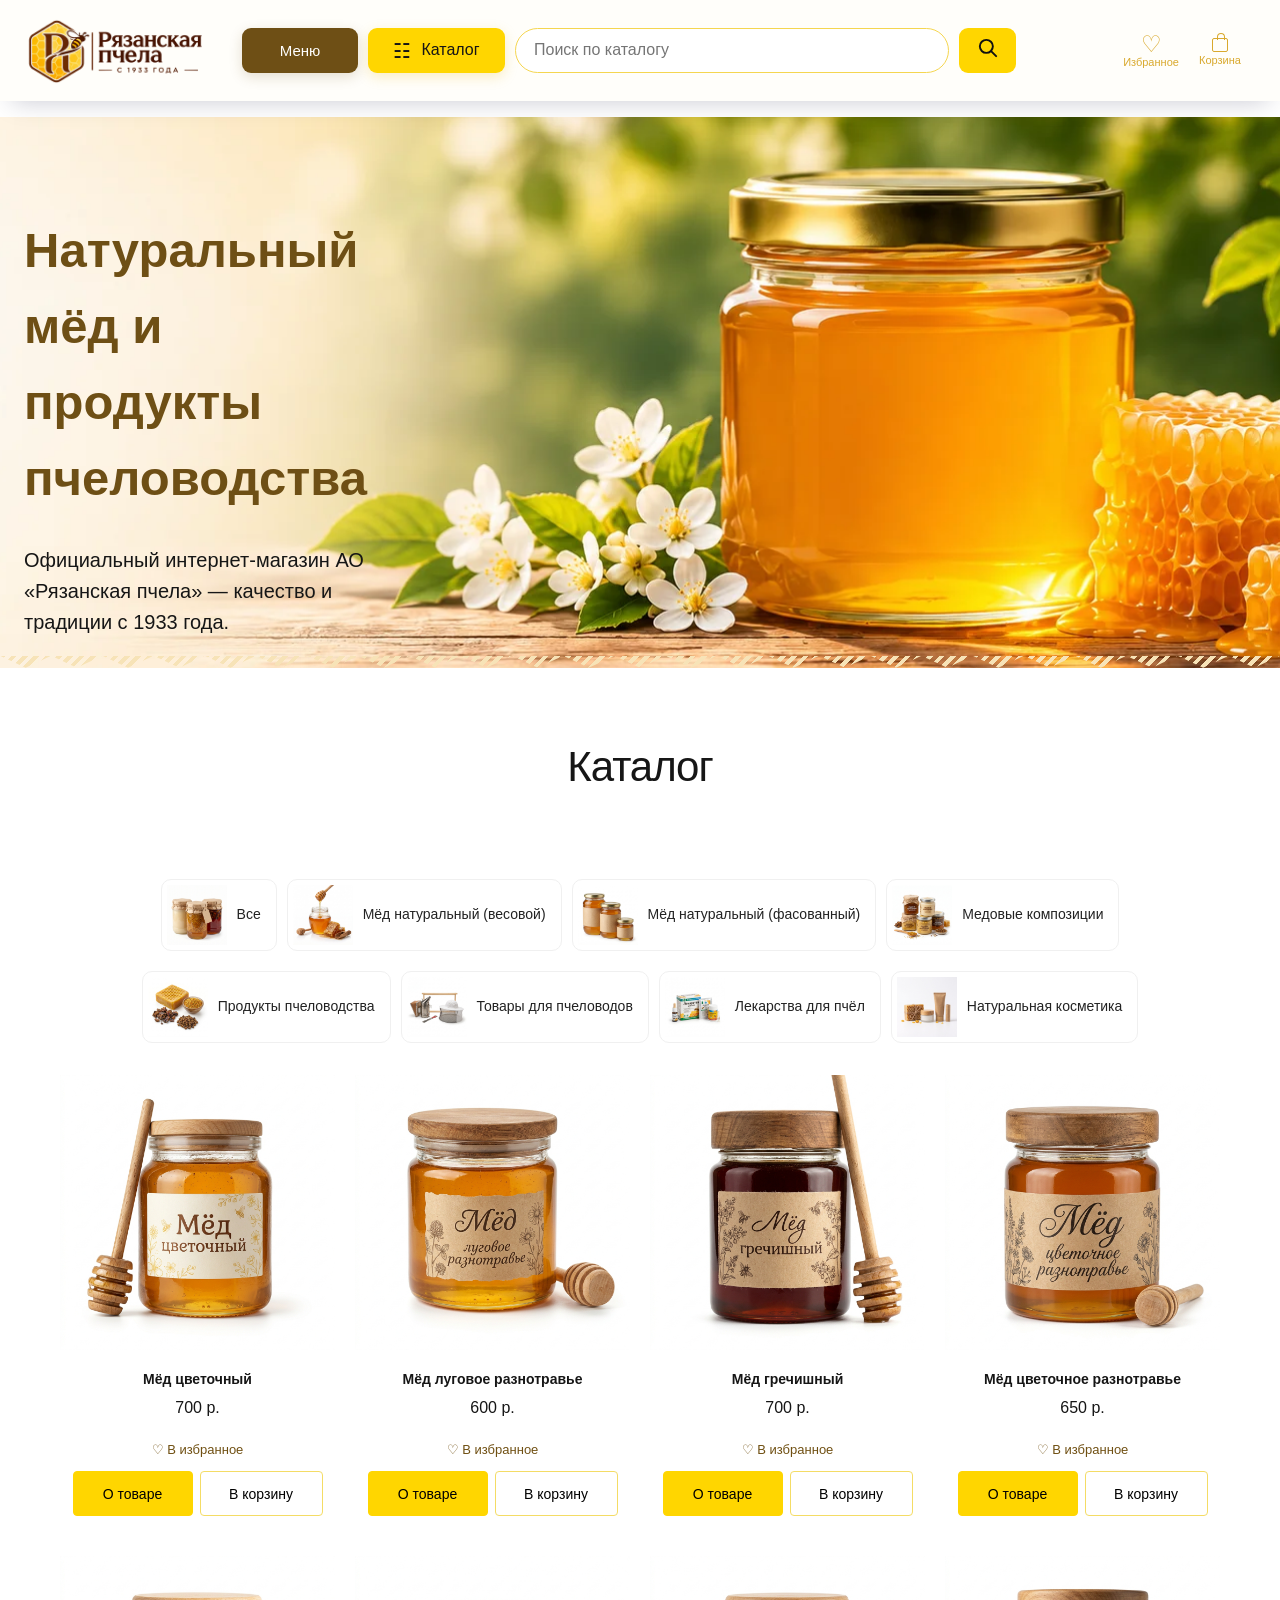
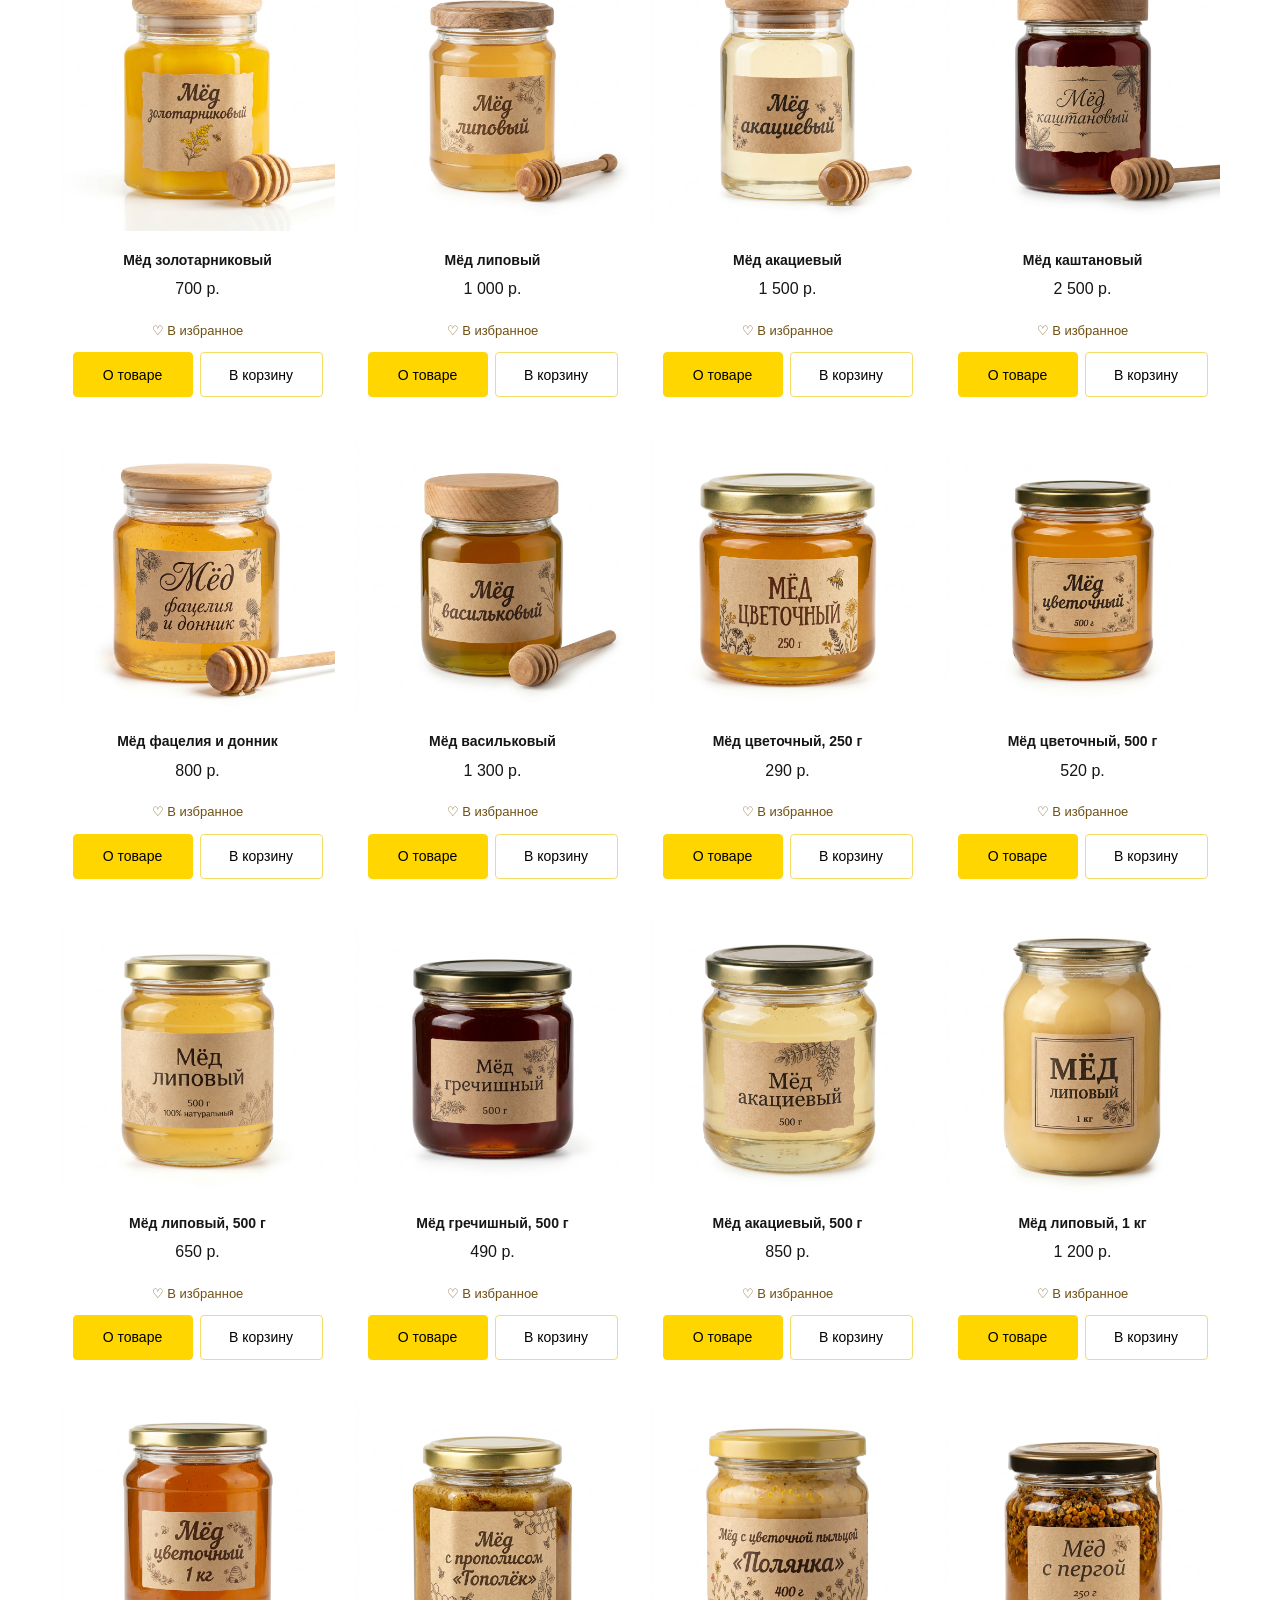
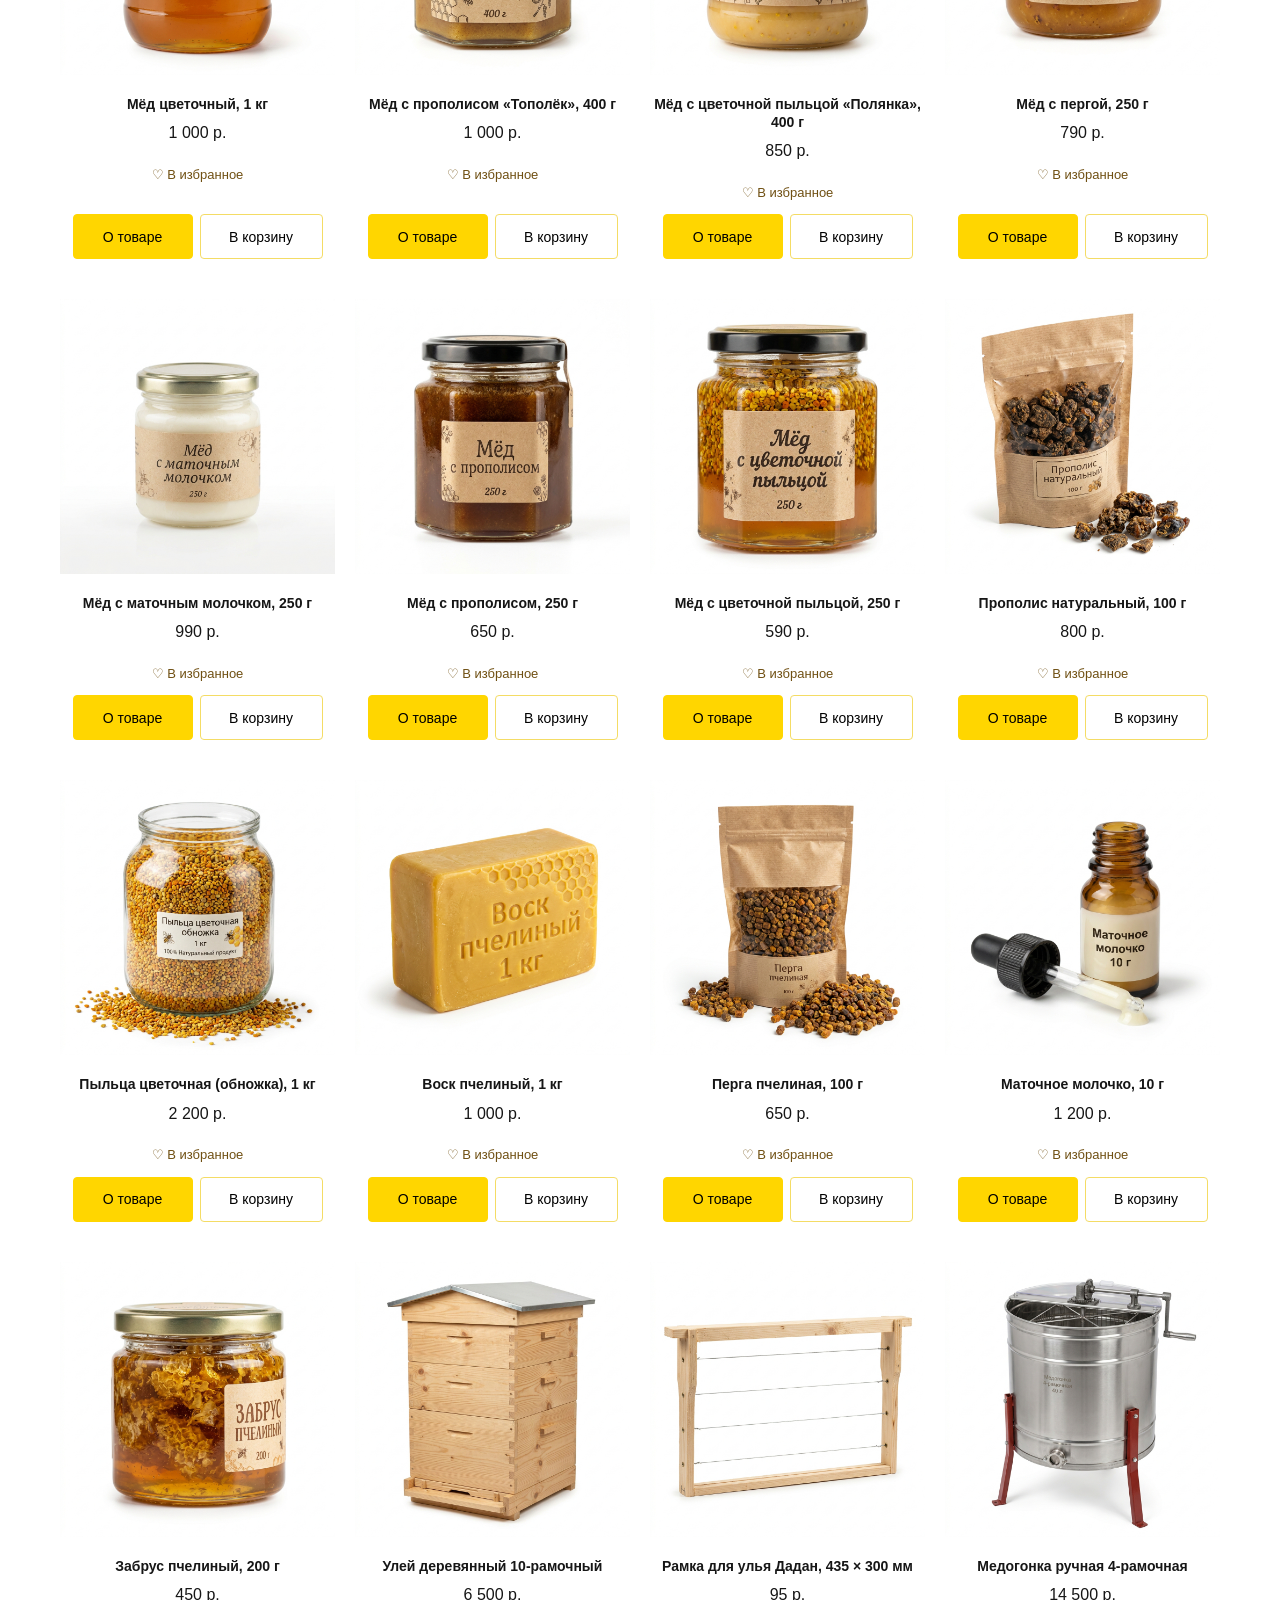
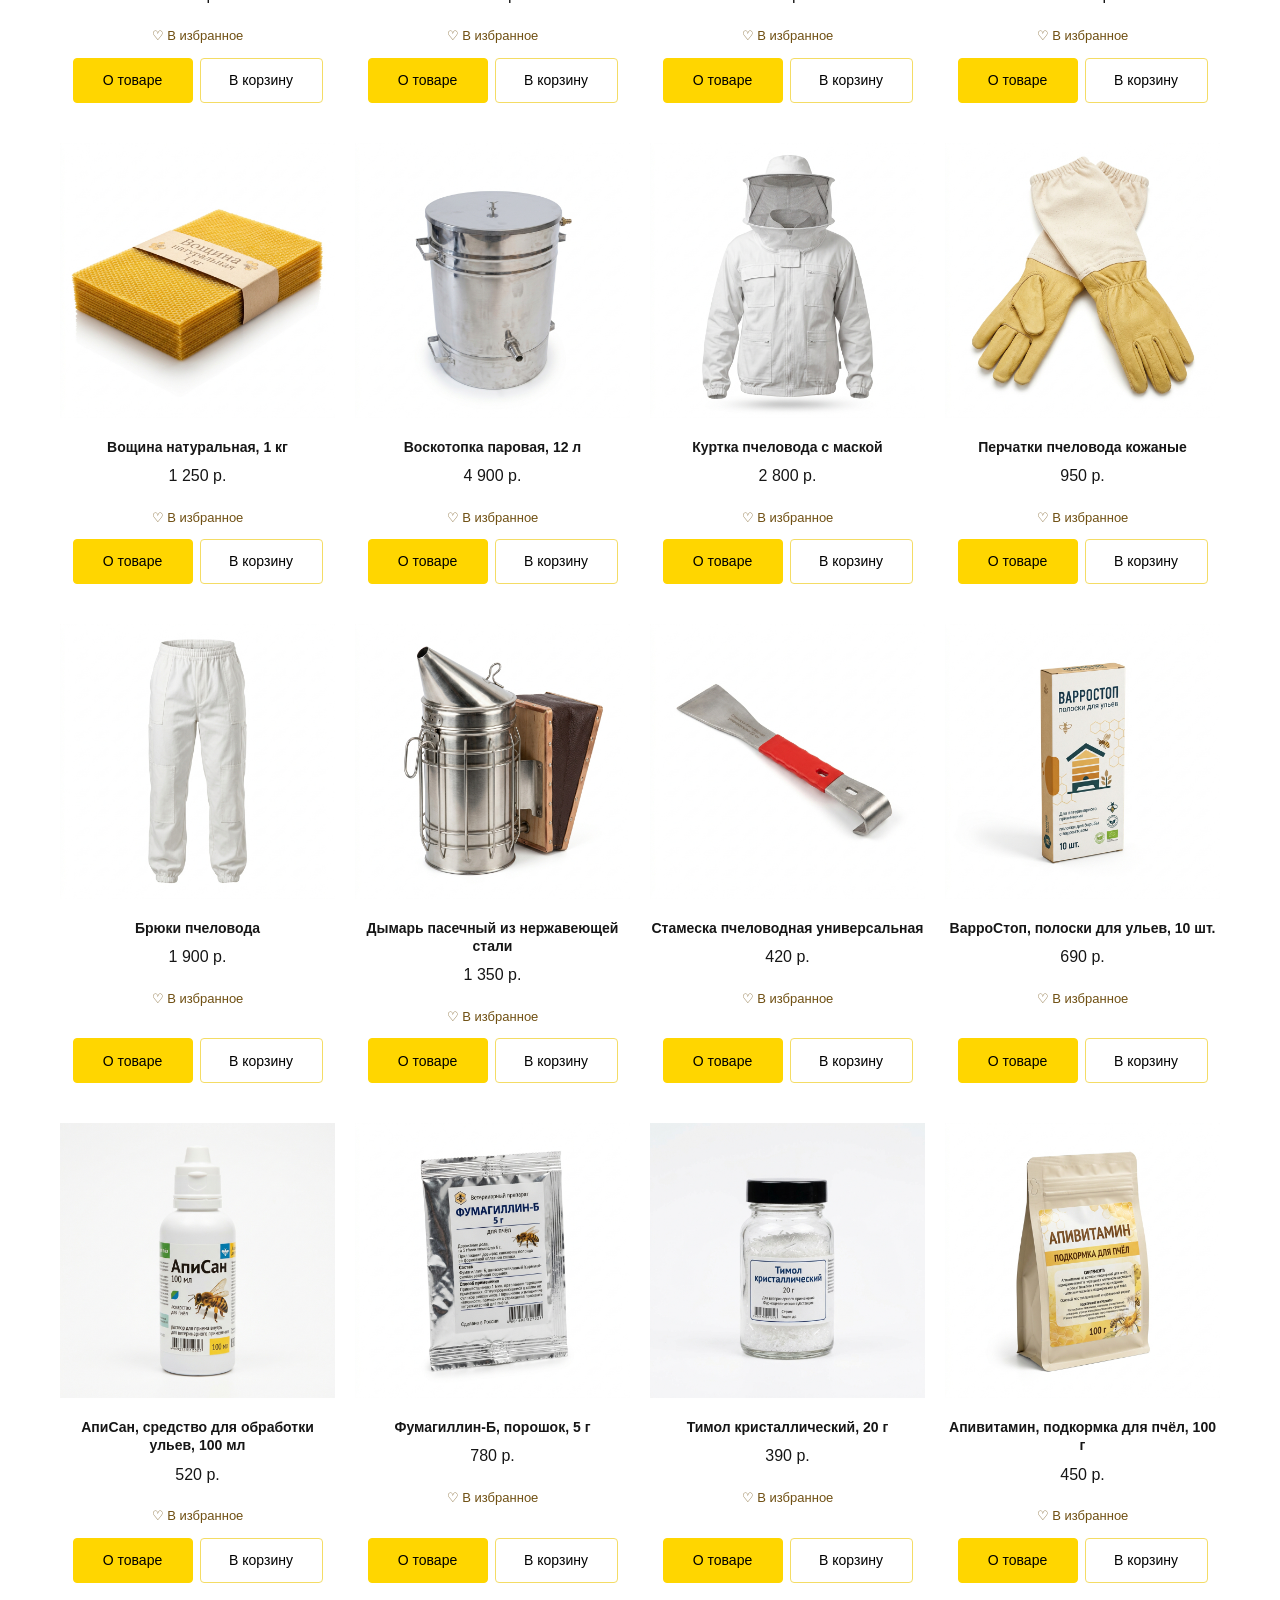
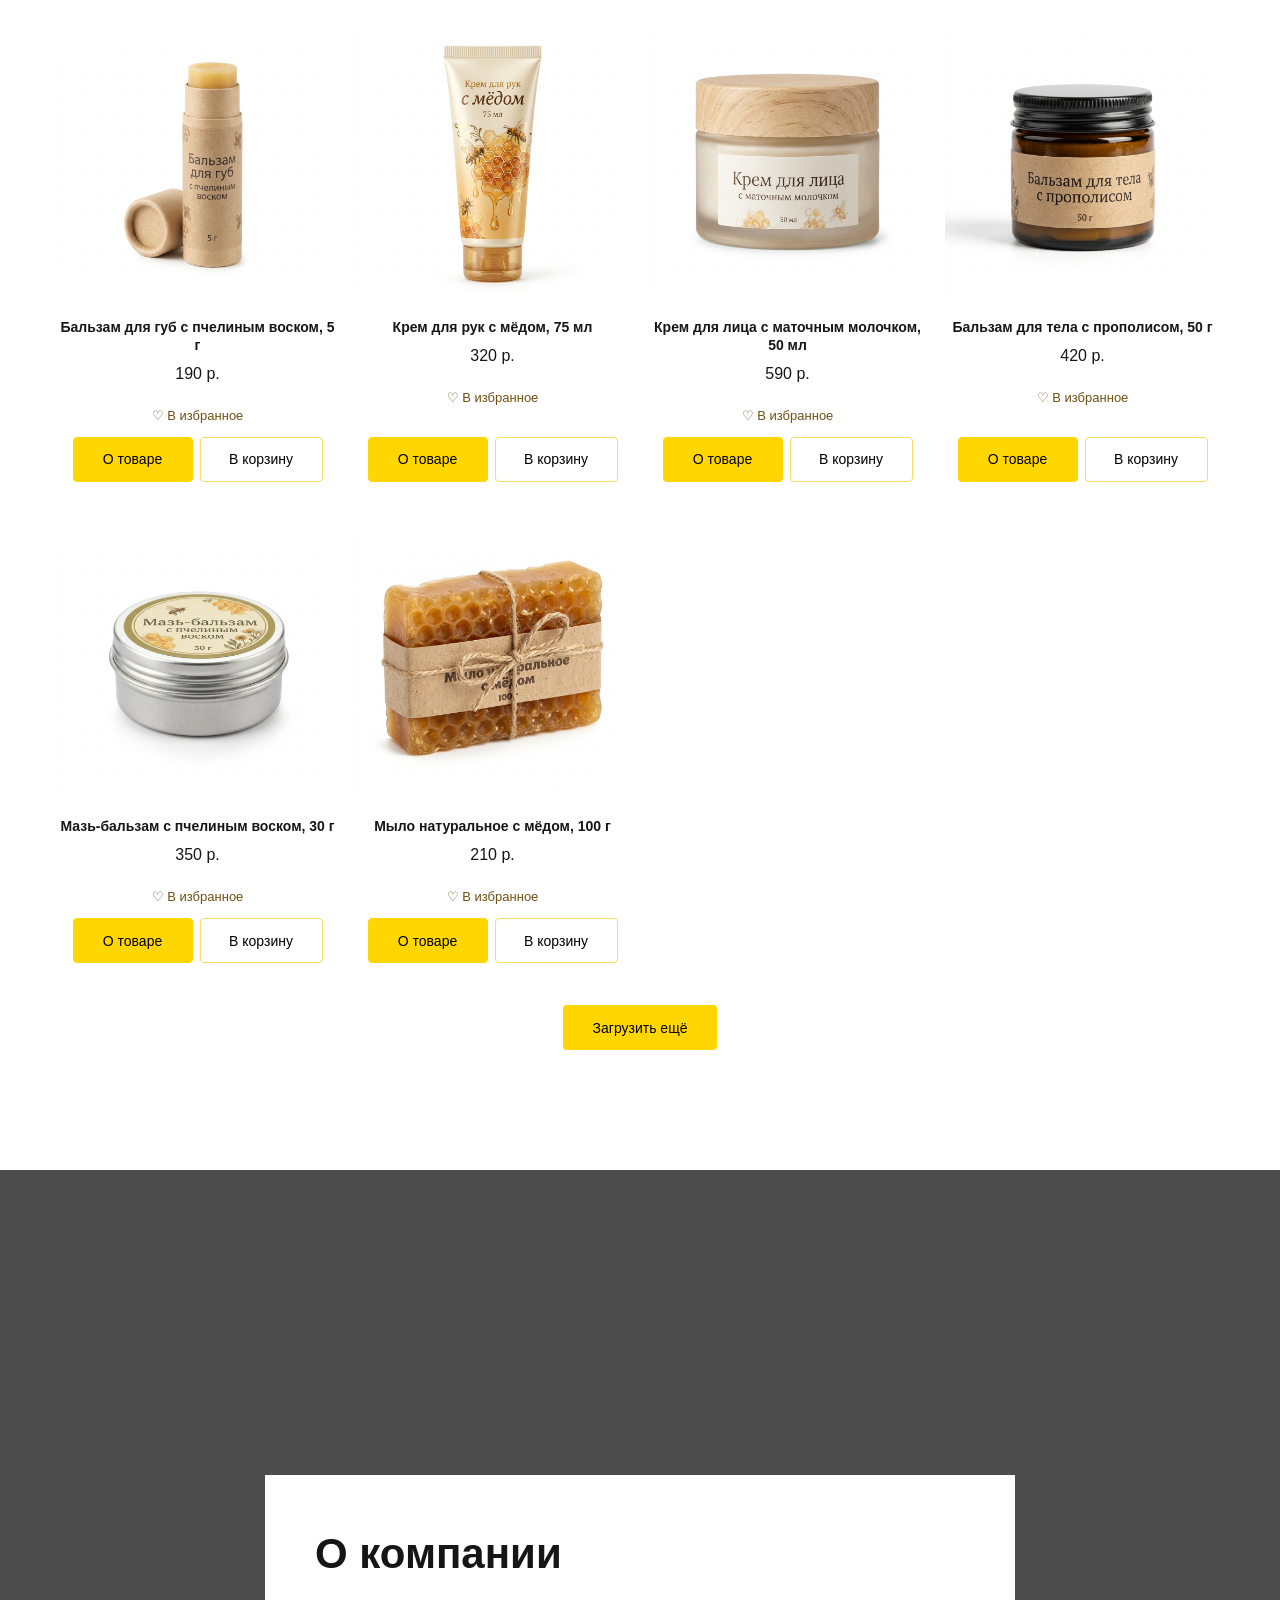
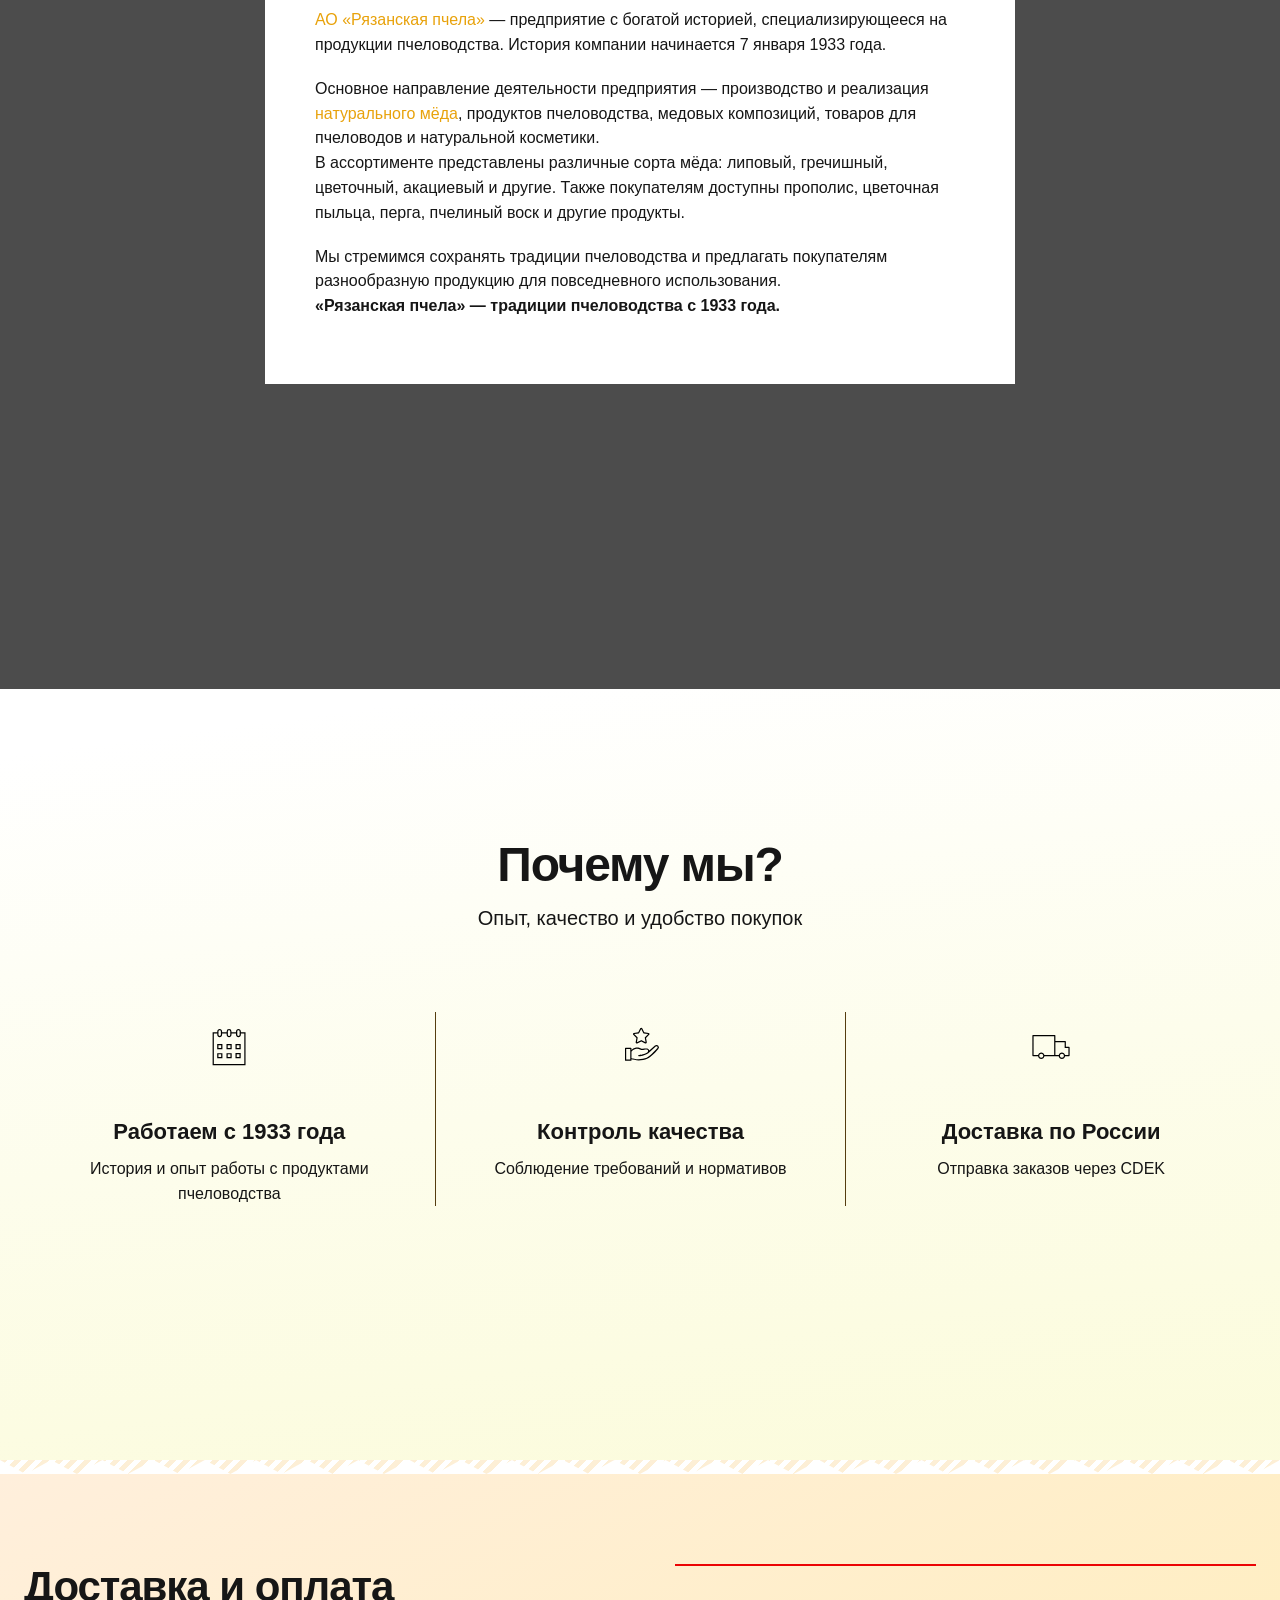
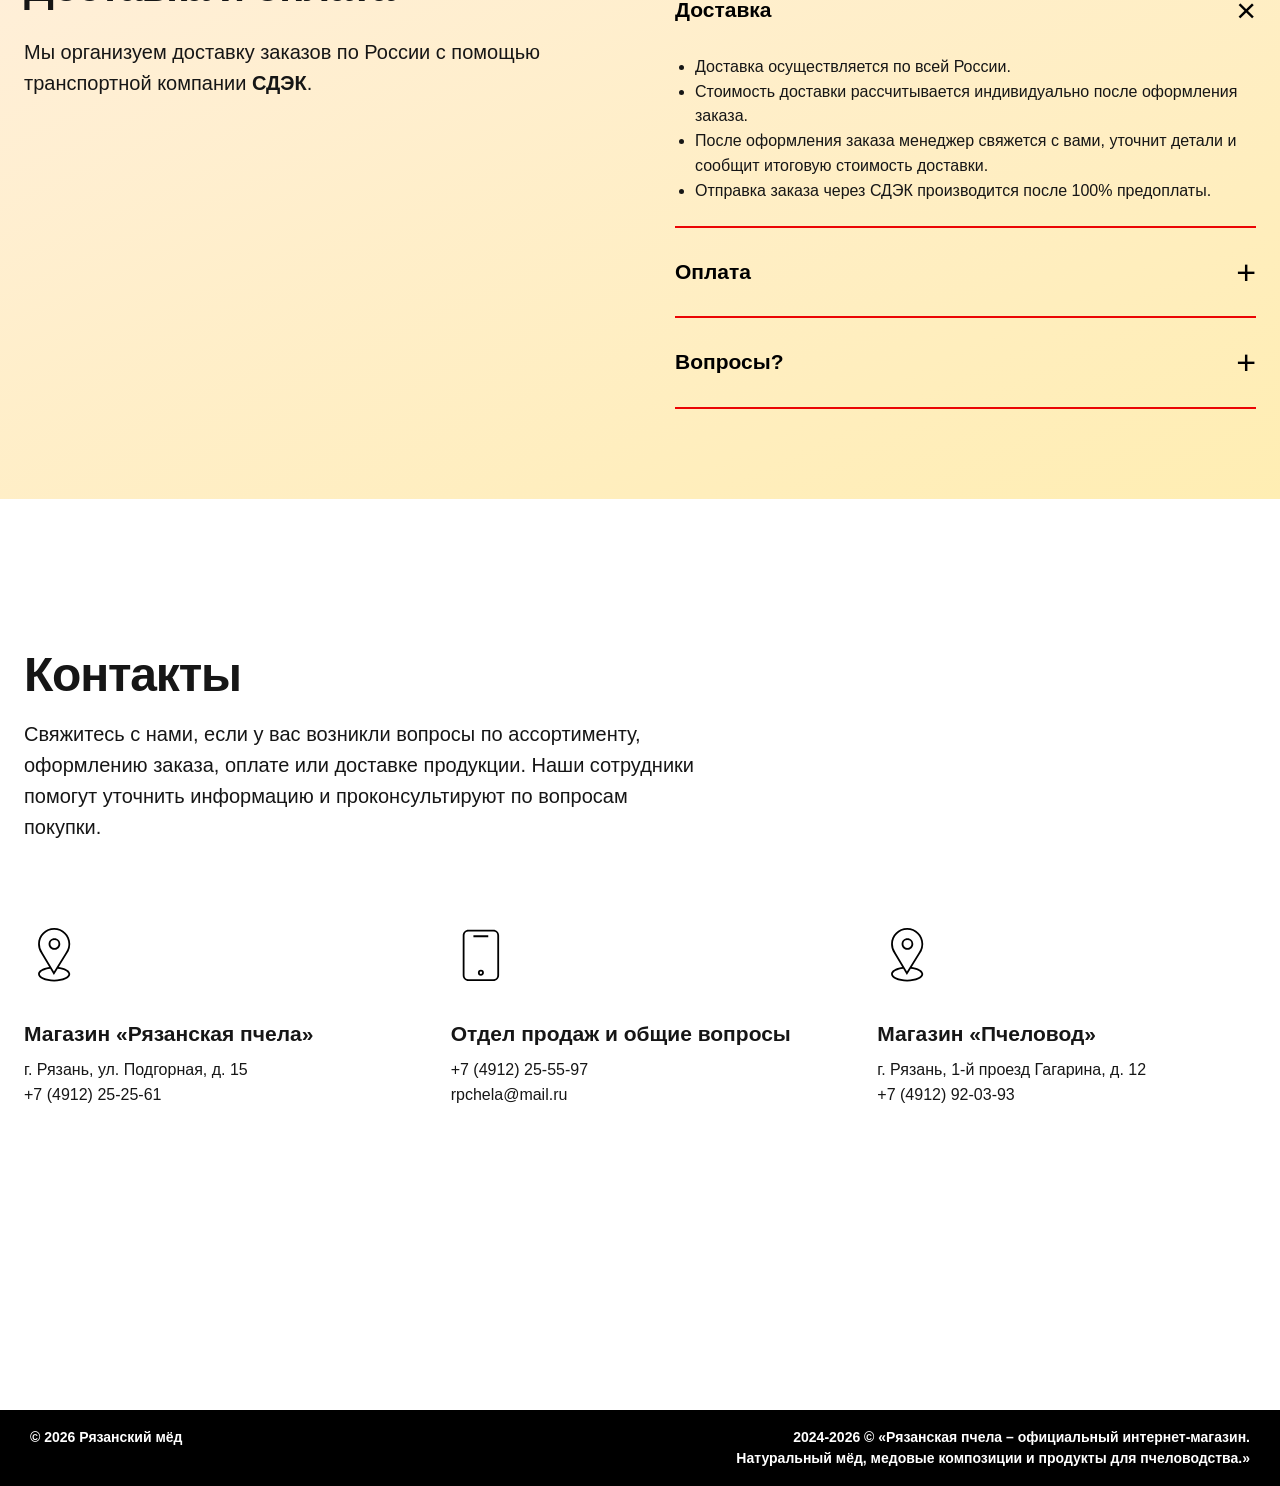
==== catalog.html @ b7e227d1 "Publish Ryazansky honey website" ====
<!doctype html>
<html lang="ru"><head><meta charset="utf-8"><meta name="viewport" content="width=device-width,initial-scale=1"><meta name="description" content="Каталог продукции АО «Рязанская пчела»."><title>Каталог — Рязанская пчела</title><link rel="stylesheet" href="css/style.css"></head>
<body>
<header class="site-header"><div class="container header-top"><a class="brand" href="index.html" aria-label="На главную"><img src="assets/images/logo.png" alt="Рязанская пчела"></a><form class="search" role="search"><button class="menu-button menu-action" type="button" aria-label="Навигационное меню" aria-expanded="false">Меню</button><button class="catalog-trigger" type="button" data-catalog-menu-toggle aria-expanded="false"><span class="catalog-glyph" aria-hidden="true">☷</span>Каталог</button><input type="search" placeholder="Поиск по каталогу" aria-label="Поиск по каталогу"><button class="search-submit" type="submit" aria-label="Найти"><svg class="search-icon" viewBox="0 0 24 24" aria-hidden="true"><circle cx="10.8" cy="10.8" r="6.8"/><path d="m16 16 5 5"/></svg></button><div class="catalog-dropdown" data-catalog-dropdown hidden><a href="catalog.html?category=all#products">Все товары</a><a href="catalog.html?category=weight#products">Мёд натуральный (весовой)</a><a href="catalog.html?category=packed#products">Мёд натуральный (фасованный)</a><a href="catalog.html?category=compositions#products">Медовые композиции</a><a href="catalog.html?category=bee-products#products">Продукты пчеловодства</a><a href="catalog.html?category=beekeeping#products">Товары для пчеловодов</a><a href="catalog.html?category=bee-medicine#products">Лекарства для пчёл</a><a href="catalog.html?category=cosmetics#products">Натуральная косметика</a></div></form><div class="header-actions"><button class="icon-button" type="button" aria-label="Избранное" data-wishlist-open aria-haspopup="dialog"><span class="favorite-counter"></span><span class="header-icon" aria-hidden="true">♡</span><span class="icon-caption">Избранное</span></button><button class="icon-button" type="button" aria-label="Корзина" data-cart-open aria-haspopup="dialog"><span class="header-icon" aria-hidden="true">♧</span><span class="cart-counter"></span><span class="icon-caption">Корзина</span></button></div></div><nav class="main-menu" aria-label="Основная навигация" hidden><ul><li><a href="index.html">Главная</a></li><li><a href="catalog.html" aria-current="page">Каталог</a></li><li><a href="index.html#about">О компании</a></li><li><a href="index.html#delivery">Доставка и оплата</a></li><li><a href="documents.html">Документы</a></li></ul></nav></header>
<div class="section-spacer" aria-hidden="true"></div>
<main>
<section class="hero"><div class="container hero-content"><h1>Натуральный мёд и продукты пчеловодства</h1><p>Официальный интернет-магазин АО «Рязанская пчела» — качество и традиции с 1933 года.</p></div></section>
<section class="catalog-page" id="products"><div class="container"><h1 class="section-heading">Каталог</h1><div class="category-grid" aria-label="Категории каталога"><a class="category-tile" href="catalog.html?category=all#products" data-catalog-filter="all"><img src="assets/categories/all.jpg" alt=""><span>Все</span></a><a class="category-tile" href="catalog.html?category=weight#products" data-catalog-filter="weight"><img src="assets/categories/honey-weight.jpg" alt=""><span>Мёд натуральный (весовой)</span></a><a class="category-tile" href="catalog.html?category=packed#products" data-catalog-filter="packed"><img src="assets/categories/honey-packed.jpg" alt=""><span>Мёд натуральный (фасованный)</span></a><a class="category-tile" href="catalog.html?category=compositions#products" data-catalog-filter="compositions"><img src="assets/categories/compositions.jpg" alt=""><span>Медовые композиции</span></a><a class="category-tile" href="catalog.html?category=bee-products#products" data-catalog-filter="bee-products"><img src="assets/categories/bee-products.jpg" alt=""><span>Продукты пчеловодства</span></a><a class="category-tile" href="catalog.html?category=beekeeping#products" data-catalog-filter="beekeeping"><img src="assets/categories/beekeeping.jpg" alt=""><span>Товары для пчеловодов</span></a><a class="category-tile" href="catalog.html?category=bee-medicine#products" data-catalog-filter="bee-medicine"><img src="assets/categories/bee-medicine.jpg" alt=""><span>Лекарства для пчёл</span></a><a class="category-tile" href="catalog.html?category=cosmetics#products" data-catalog-filter="cosmetics"><img src="assets/categories/cosmetics.jpg" alt=""><span>Натуральная косметика</span></a></div><div class="catalog-products" data-catalog-grid></div><button class="load-more" type="button">Загрузить ещё</button></div></section>
<section class="about" id="about"><article class="about-card"><h2>О компании</h2><p><span class="accent">АО «Рязанская пчела»</span> — предприятие с богатой историей, специализирующееся на продукции пчеловодства. История компании начинается 7 января 1933 года.</p><p>Основное направление деятельности предприятия — производство и реализация <span class="accent">натурального мёда</span>, продуктов пчеловодства, медовых композиций, товаров для пчеловодов и натуральной косметики.<br>В ассортименте представлены различные сорта мёда: липовый, гречишный, цветочный, акациевый и другие. Также покупателям доступны прополис, цветочная пыльца, перга, пчелиный воск и другие продукты.</p><p>Мы стремимся сохранять традиции пчеловодства и предлагать покупателям разнообразную продукцию для повседневного использования.<br><strong>«Рязанская пчела» — традиции пчеловодства с 1933 года.</strong></p></article></section>
<section class="benefits"><div class="container"><h2 class="section-heading">Почему мы?</h2><p class="benefits-lead">Опыт, качество и удобство покупок</p><div class="benefit-grid"><article class="benefit"><img src="assets/icons/calendar.svg" alt=""><h3>Работаем с 1933 года</h3><p>История и опыт работы с продуктами пчеловодства</p></article><article class="benefit"><img src="assets/icons/quality.svg" alt=""><h3>Контроль качества</h3><p>Соблюдение требований и нормативов</p></article><article class="benefit"><img src="assets/icons/delivery.svg" alt=""><h3>Доставка по России</h3><p>Отправка заказов через CDEK</p></article></div></div></section>
<div class="wave-divider" aria-hidden="true"></div>
<section class="delivery" id="delivery"><div class="container delivery-layout"><div><h2 class="section-heading">Доставка и оплата</h2><p class="delivery-lead">Мы организуем доставку заказов по России с помощью транспортной компании <strong>СДЭК</strong>.</p></div><div><article class="accordion"><button type="button" aria-expanded="true" aria-controls="delivery-info">Доставка</button><div class="accordion-content" id="delivery-info"><ul><li>Доставка осуществляется по всей России.</li><li>Стоимость доставки рассчитывается индивидуально после оформления заказа.</li><li>После оформления заказа менеджер свяжется с вами, уточнит детали и сообщит итоговую стоимость доставки.</li><li>Отправка заказа через СДЭК производится после 100% предоплаты.</li></ul></div></article><article class="accordion"><button type="button" aria-expanded="false" aria-controls="payment-info">Оплата</button><div class="accordion-content" id="payment-info" hidden>Оплата заказа производится по согласованию с менеджером. После оформления мы свяжемся с вами для подтверждения состава заказа, его стоимости и способа оплаты.<br><br>Стоимость доставки не включается в стоимость товаров автоматически и рассчитывается отдельно.</div></article><article class="accordion"><button type="button" aria-expanded="false" aria-controls="questions-info">Вопросы?</button><div class="accordion-content" id="questions-info" hidden>Свяжитесь с нами по телефону <strong>+7 (4912) 25-55-97</strong> или электронной почте <a href="mailto:rpchela@mail.ru">rpchela@mail.ru</a>.</div></article></div></div></section>
<section class="contacts" id="contacts"><div class="container"><h2 class="section-heading">Контакты</h2><p class="contacts-lead">Свяжитесь с нами, если у вас возникли вопросы по ассортименту, оформлению заказа, оплате или доставке продукции. Наши сотрудники помогут уточнить информацию и проконсультируют по вопросам покупки.</p><div class="contact-grid"><article class="contact"><img src="assets/icons/location.svg" alt=""><h3>Магазин «Рязанская пчела»</h3><p>г. Рязань, ул. Подгорная, д. 15<br>+7 (4912) 25-25-61</p></article><article class="contact"><img src="assets/icons/phone.svg" alt=""><h3>Отдел продаж и общие вопросы</h3><p>+7 (4912) 25-55-97<br><a href="mailto:rpchela@mail.ru">rpchela@mail.ru</a></p></article><article class="contact"><img src="assets/icons/location.svg" alt=""><h3>Магазин «Пчеловод»</h3><p>г. Рязань, 1-й проезд Гагарина, д. 12<br>+7 (4912) 92-03-93</p></article></div></div></section>
</main><footer class="site-footer"><p>© 2026 Рязанский мёд</p><p>2024-2026 © «Рязанская пчела – официальный интернет-магазин. Натуральный мёд, медовые композиции и продукты для пчеловодства.»</p></footer><script src="js/products-data.js"></script><script src="js/main.js"></script></body></html>
---- css/style.css ----
@import url("https://static.tildacdn.pub/css/fonts-tildasans.css");

:root { --ink:#161616; --honey:#ffd600; --honey-dark:#6e4f15; --cream:#fffefa; --line:#e3e5df; --muted:#5e625b; }
:root { --menu-color:#6e4f15; --menu-text:#fff; }
* { box-sizing:border-box; }
html { scroll-behavior:smooth; }
body { margin:0; color:var(--ink); background:#fff; font:16px/1.55 TildaSans,Arial,sans-serif; }
button,input { font:inherit; } a { color:inherit; text-decoration:none; }
.container { width:min(1240px, calc(100% - 48px)); margin:auto; }
.site-header { position:sticky; top:0; z-index:20; background:var(--cream); box-shadow:0 15px 30px -10px rgb(0 11 48 / 20%); }
.header-top { min-height:75px; display:grid; grid-template-columns:150px minmax(420px,1fr) auto; gap:24px; align-items:center; }
.brand img { display:block; width:145px; height:auto; }
.search { display:grid; grid-template-columns:110px 1fr 48px; height:46px; }
.catalog-trigger,.search-submit { border:0; background:var(--honey); cursor:pointer; }
.catalog-trigger { border-radius:6px 0 0 6px; font-weight:600; }
.search input { width:100%; border:1px solid var(--honey); border-left:0; border-right:0; padding:0 18px; border-radius:0; outline:0; background:#fff; }
.search-submit { border-radius:0 6px 6px 0; font-size:22px; }
.header-actions { display:flex; align-items:center; gap:22px; color:#ecb13e; }
.icon-button { position:relative; display:grid; place-items:center; width:28px; height:38px; background:none; border:0; color:inherit; cursor:pointer; font-size:24px; }
.cart-counter { position:absolute; top:1px; right:-7px; display:none; min-width:17px; padding:0 4px; border-radius:99px; color:#fff; background:#6e4f15; font:700 11px/17px Arial; text-align:center; }
.menu-button { display:grid; gap:4px; width:28px; padding:6px 0; border:0; background:transparent; cursor:pointer; }
.menu-button span { display:block; height:2px; background:#ecb13e; }
.main-menu { border-top:1px solid #f1efea; }
.main-menu ul { display:flex; align-items:center; justify-content:center; gap:44px; min-height:43px; padding:0; margin:0; list-style:none; }
.main-menu a { color:#575757; font-size:14px; transition:color .2s; }.main-menu a:hover,.main-menu a[aria-current="page"] { color:var(--honey-dark); }
.hero { position:relative; min-height:550px; overflow:hidden; background:#fff; }
.hero::before { content:""; position:absolute; inset:-20px calc(50% - 842px) auto; height:662px; background:url("../assets/images/hero-banner.webp") center/cover no-repeat; }
.hero-content { position:relative; padding-top:64px; }
.hero h1 { width:430px; margin:0; color:var(--honey-dark); font-size:49px; line-height:1.18; letter-spacing:-.03em; }
.hero p { width:355px; margin:28px 0 30px; font-size:20px; line-height:1.55; }
.button { display:inline-flex; justify-content:center; align-items:center; min-height:54px; padding:0 30px; border:0; border-radius:28px; background:var(--honey-dark); color:#fff; font-weight:600; cursor:pointer; transition:transform .2s, background .2s; }.button:hover { background:#50370b; transform:translateY(-1px); }
.products { padding:82px 0 88px; }.products h2,.section-heading { margin:0 0 28px; font-size:48px; line-height:1.08; letter-spacing:-.025em; }
.tabs { display:flex; flex-wrap:wrap; gap:8px; margin-bottom:30px; }.tab { padding:12px 18px; border:1px solid var(--line); border-radius:999px; background:#fff; color:#42483e; font-size:14px; font-weight:600; cursor:pointer; }.tab[aria-selected="true"] { color:#fff; background:var(--honey); border-color:var(--honey); }
.product-grid { display:grid; grid-template-columns:repeat(4,1fr); gap:22px; }.product-card { display:flex; flex-direction:column; min-width:0; overflow:hidden; border:1px solid var(--line); border-radius:12px; background:#fff; }.product-photo { display:grid; place-items:center; height:210px; padding:20px; background:#f1f3ee; color:#687060; text-align:center; font-size:13px; }.product-photo img { width:100%;height:100%;object-fit:cover; }.product-body { display:flex; flex:1; flex-direction:column; padding:17px; }.product-title { min-height:47px; margin:0 0 8px; font-size:18px; line-height:1.3; }.product-weight { margin:0 0 15px; color:var(--muted); font-size:14px; }.product-price { margin:0 0 17px; font-size:21px; font-weight:700; }.product-actions { display:flex; align-items:center; gap:14px; margin-top:auto; }.buy-button { flex:1; min-height:44px; border:0; border-radius:6px; background:var(--honey); color:#000; font-weight:400; cursor:pointer; }.details-link { color:#000; font-size:13px; font-weight:600; text-decoration:underline; text-underline-offset:3px; }
.category-grid { display:grid; grid-template-columns:repeat(4,1fr); gap:16px; margin:0 0 46px; }.category-tile { display:flex; align-items:center; min-height:72px; gap:10px; padding:5px; border:1px solid #f0f0f0; border-radius:var(--radius,8px); color:#222; }.category-tile img { width:60px;height:60px;flex:none;object-fit:cover; }.category-tile span { font-size:14px; }.catalog-products { display:grid; grid-template-columns:repeat(4,minmax(0,1fr)); gap:40px 20px; }.catalog-products .product-card { overflow:visible;border:0;border-radius:0;text-align:center; }.catalog-products .product-photo { height:auto;aspect-ratio:1;padding:0; }.catalog-products .product-title { min-height:0;font-size:14px; }.catalog-products .product-weight { display:none; }.catalog-products .product-price { margin:0 0 14px;font-size:16px;font-weight:400; }.catalog-products .product-body { padding:12px 0 0; }.catalog-products .product-actions { justify-content:center;gap:8px; }.catalog-products .buy-button,.catalog-products .details-link { display:inline-flex;justify-content:center;align-items:center;min-height:45px;padding:0 14px;border:1px solid var(--honey);border-radius:4px;font:14px TildaSans,Arial,sans-serif;text-decoration:none; }.catalog-products .details-link { background:var(--honey); }.load-more { display:block;margin:42px auto 0;padding:0 30px;min-height:45px;border:0;border-radius:4px;background:var(--honey);font:14px TildaSans,Arial,sans-serif; }
.about { min-height:100vh; display:grid; place-items:center; padding:80px 24px; background:linear-gradient(rgb(0 0 0 / .7),rgb(0 0 0 / .7)),url("../assets/images/honey-background.webp") center/cover fixed; }.about-card { width:min(820px,100%); padding:46px 50px; background:#fff; }.about-card h2 { margin:0 0 22px; font-size:42px; }.about-card p { margin:0 0 19px; }.accent { color:#e8a20b; font-weight:500; }
.benefits { padding:150px 0; background:linear-gradient(.479turn, rgb(248 248 188 / 0) 7%,rgb(248 248 188 / .27) 50%,rgb(248 248 188 / .51) 94%); text-align:center; }.benefits .section-heading { margin-bottom:12px; }.benefits-lead { margin:0 0 78px; font-size:20px; }.benefit-grid { display:grid; grid-template-columns:repeat(3,1fr); }.benefit { padding:0 40px; }.benefit + .benefit { border-left:1px solid #553d10; }.benefit img { width:70px; height:70px; object-fit:contain; margin:0 auto 25px; }.benefit h3 { margin:0 0 8px; font-size:22px; }.benefit p { margin:0; }
.delivery { padding:90px 0; background:linear-gradient(.431turn,rgb(255 148 21 / .15),rgb(255 199 9 / .31)); }.delivery-layout { display:grid; grid-template-columns:1fr 1fr; gap:70px; }.delivery .section-heading { font-size:42px; }.delivery-lead { font-size:20px; }.accordion { border-top:2px solid #eb0404; }.accordion:last-child { border-bottom:2px solid #eb0404; }.accordion button { display:flex; align-items:center; justify-content:space-between; width:100%; padding:18px 0; border:0; background:transparent; text-align:left; font-weight:600; font-size:21px; cursor:pointer; }.accordion button::after { content:"+"; font-size:34px; font-weight:300; }.accordion button[aria-expanded="true"]::after { content:"×"; }.accordion-content { padding:0 0 22px; }.accordion-content[hidden] { display:none; }.accordion-content ul { margin:0; padding-left:20px; }
.contacts { padding:150px 0; }.contacts .section-heading { margin-bottom:18px; }.contacts-lead { max-width:680px; margin:0 0 82px; font-size:20px; }.contact-grid { display:grid; grid-template-columns:repeat(3,1fr); gap:48px; }.contact img { width:60px; height:60px; object-fit:contain; margin-bottom:25px; }.contact h3 { margin:0 0 8px; font-size:21px; }.contact p { margin:0; white-space:pre-line; }
.site-footer { display:flex; justify-content:space-between; gap:28px; padding:17px 30px; background:#000; color:#fff; font:700 14px/1.5 Arial,sans-serif; }.site-footer p { margin:0; }.site-footer p:last-child { max-width:550px; text-align:right; }
.subhero { padding:92px 0 72px; background:linear-gradient(105deg,rgb(255 246 216 / .8),rgb(255 214 0 / .18)),url("../assets/images/honey-background.webp") center 51%/cover; }.subhero h1 { max-width:650px; margin:0; color:var(--honey-dark); font-size:52px; line-height:1.08; }.subhero p { max-width:550px; margin:18px 0 0; font-size:20px; }.catalog-page { padding:76px 0 120px; }.catalog-page .section-heading { margin-bottom:30px; }.catalog-empty { padding:34px 0; color:var(--muted); }
.documents { padding:88px 0 120px; }.documents h1 { margin:0 0 13px; font-size:48px; letter-spacing:-.025em; }.documents-intro { margin:0 0 50px; color:var(--muted); font-size:20px; }.document-list { list-style:none; padding:0; margin:0; border-top:1px solid var(--line); }.document-list li { display:grid; grid-template-columns:130px minmax(0,1fr) auto; gap:28px; align-items:center; padding:27px 0; border-bottom:1px solid var(--line); }.document-date { color:var(--muted); font-size:14px; }.document-list h2 { margin:0; font-size:20px; }.document-list a { color:var(--honey-dark); text-decoration:underline; text-underline-offset:3px; font-weight:600; }
.notice { width:min(1240px,calc(100% - 48px)); margin:34px auto 0; padding:18px 22px; border-left:4px solid var(--honey); background:#fffbea; }
.section-spacer { height:0; }
.wave-divider { height:14px; background:repeating-linear-gradient(135deg,#fdefd6 0 5px,#fff 5px 10px); clip-path:polygon(0 0,2% 100%,4% 0,6% 100%,8% 0,10% 100%,12% 0,14% 100%,16% 0,18% 100%,20% 0,22% 100%,24% 0,26% 100%,28% 0,30% 100%,32% 0,34% 100%,36% 0,38% 100%,40% 0,42% 100%,44% 0,46% 100%,48% 0,50% 100%,52% 0,54% 100%,56% 0,58% 100%,60% 0,62% 100%,64% 0,66% 100%,68% 0,70% 100%,72% 0,74% 100%,76% 0,78% 100%,80% 0,82% 100%,84% 0,86% 100%,88% 0,90% 100%,92% 0,94% 100%,96% 0,98% 100%,100% 0); }
.catalog-page > .container { width:min(1160px,calc(100% - 104px)); }
.catalog-page > .container > .section-heading { margin:0 0 90px;text-align:center;font-size:42px;font-weight:400; }
.category-grid { display:flex;flex-wrap:wrap;justify-content:center;gap:20px 10px;margin:0 0 32px; }
.category-tile { width:auto;max-width:100%;min-height:72px;gap:10px;padding:5px;border-radius:10px; }.category-tile span { margin-right:10px;white-space:nowrap; }
@media (max-width:960px) { .header-top { grid-template-columns:130px 1fr auto; gap:15px; }.catalog-trigger { font-size:0; }.catalog-trigger::after { content:"☷"; font-size:20px; }.main-menu { display:none; }.product-grid { grid-template-columns:repeat(3,1fr); }.hero h1 { font-size:42px; }.benefits,.contacts { padding:95px 0; }.delivery-layout { gap:35px; }.site-footer { font-size:12px; } }
@media (max-width:960px) { .category-grid { grid-template-columns:repeat(2,1fr); }.catalog-products { grid-template-columns:repeat(2,minmax(0,1fr)); } }
.catalog-products .product-photo { height:275px;aspect-ratio:1; }
.catalog-products .product-body { padding-top:20px; }
.catalog-products .product-price { margin-bottom:20px; }
.catalog-products .buy-button { background:#fff;color:#000; }
/* Header rebuilt to match Tilda's single-row shop bar. */
.site-header { height:101px; box-shadow:0 12px 24px -12px rgb(0 11 48 / 22%); }
.header-top { width:min(1540px,calc(100% - 30px)); min-height:101px; grid-template-columns:200px minmax(420px,1fr) 190px; gap:27px; }
.brand img { width:200px; }
.search { grid-template-columns:137px minmax(0,1fr) 57px; gap:15px; height:45px; }
.search { width:100%; max-width:774px; column-gap:0; }
.search input { width:auto; margin-left:15px; }
.catalog-trigger { display:flex; align-items:center; justify-content:center; gap:10px; border-radius:9px; box-shadow:0 4px 13px rgb(234 176 0 / 22%); font-size:16px; font-weight:500; }
.catalog-glyph { font-size:20px; line-height:1; }
.search input { border:1px solid #f5d650; border-radius:24px 0 0 24px; }
.search-submit { border-radius:0 9px 9px 0; font-size:26px; }
.search-icon { width:23px; height:23px; fill:none; stroke:#111; stroke-width:2; stroke-linecap:round; }
.header-actions { justify-content:flex-end; gap:15px; margin-right:18px; color:#d9a92e; }
.icon-button,.menu-button { width:54px; height:58px; display:flex; flex-direction:column; align-items:center; justify-content:center; gap:2px; font-size:22px; }
.header-icon { width:22px; height:22px; font-size:23px; line-height:1.1; fill:none; stroke:currentColor; stroke-width:1.55; stroke-linecap:round; stroke-linejoin:round; }
.icon-button[aria-label="Корзина"] .header-icon { position:relative; width:16px; height:14px; margin-top:4px; border:1.5px solid currentColor; border-radius:2px; font-size:0; }
.icon-button[aria-label="Корзина"] .header-icon::before { content:""; position:absolute; left:4px; top:-6px; width:6px; height:6px; border:1.4px solid currentColor; border-bottom:0; border-radius:5px 5px 0 0; }
.icon-caption { display:block; white-space:nowrap; font-size:11px; line-height:1.2; font-weight:400; }
.menu-lines { display:grid; gap:4px; width:20px; margin:1px auto 2px; }
.menu-lines i { display:block; height:1.5px; background:currentColor; }
.menu-button { color:#d9a92e; }
.menu-button > span { height:auto; background:transparent; }
.main-menu { position:fixed; z-index:50; width:250px; border:1px solid #f1eadb; border-radius:8px; background:var(--cream); box-shadow:0 12px 30px rgb(0 0 0 / 13%); }
.main-menu[hidden] { display:none; }
.main-menu:not([hidden]) { display:block; }
.main-menu ul { display:block; min-height:0; padding:10px 0; }
.main-menu li a { display:block; padding:11px 20px; font-size:15px; }
.main-menu li a:hover { background:#fff8dd; }
.hero { margin-top:16px; }
.hero-content { padding-top:96px; }
.hero h1 { width:388px; line-height:1.55; letter-spacing:0; }
.hero p { margin-top:28px; }
.hero::after { content:""; position:absolute; z-index:1; inset:auto 0 0; height:12px; background:repeating-linear-gradient(135deg,#f7e3b7 0 4px,transparent 4px 8px); clip-path:polygon(0 0,2% 100%,4% 0,6% 100%,8% 0,10% 100%,12% 0,14% 100%,16% 0,18% 100%,20% 0,22% 100%,24% 0,26% 100%,28% 0,30% 100%,32% 0,34% 100%,36% 0,38% 100%,40% 0,42% 100%,44% 0,46% 100%,48% 0,50% 100%,52% 0,54% 100%,56% 0,58% 100%,60% 0,62% 100%,64% 0,66% 100%,68% 0,70% 100%,72% 0,74% 100%,76% 0,78% 100%,80% 0,82% 100%,84% 0,86% 100%,88% 0,90% 100%,92% 0,94% 100%,96% 0,98% 100%,100% 0); }
.section-spacer { height:0; }
.catalog-page > .container > .section-heading { font-weight:500; }
.products h2 { font-weight:700; }
.products { min-height:810px; }
.products .tab { padding:9px 18px; }
.catalog-products .product-actions { gap:7px; }
.catalog-products .product-actions { width:calc(100% - 25px); margin-left:auto; margin-right:auto; }
.catalog-products .details-link,.catalog-products .buy-button { min-height:45px; padding:0 7px; border-radius:4px; font-size:14px; }
.catalog-products .details-link { flex:0 0 48%; }
.catalog-products .product-title { font-weight:600; }
.catalog-products .details-link { order:0; border:1px solid var(--honey); background:var(--honey); }
.catalog-products .buy-button { order:1; border:1px solid #f4dc65; background:#fff; }
.about { height:1119px; min-height:0; }
.about-card { width:min(750px,100%); }
.documents-page .about { height:720px; }
.benefits { min-height:771px; }
.contacts { min-height:911px; }
.documents { padding:70px 0 120px; }
.documents .container { width:min(750px,calc(100% - 40px)); }
.documents h1 { margin:0 0 35px; font-size:32px; line-height:1.3; letter-spacing:0; text-align:center; }
.documents-intro { display:none; }
.document-list { border:0; }
.document-list li { display:grid; grid-template-columns:105px minmax(0,1fr); gap:14px 28px; align-items:start; margin:0 0 20px; padding:38px 40px 40px; border:1px solid #e9e9e9; border-radius:10px; }
.document-date { grid-column:1; grid-row:1; padding-top:1px; color:#929292; font-size:16px; }
.document-list h2 { grid-column:2; grid-row:1; font-size:16px; line-height:1.7; font-weight:600; }
.document-list h2 a { color:#161616; text-decoration:none; font-weight:inherit; }
.document-link { grid-column:1 / -1; display:grid; grid-template-columns:105px minmax(0,1fr); gap:28px; align-items:start; }
.document-link-label { color:#929292; font-size:16px; }
.document-list .document-link a { display:block; overflow-wrap:anywhere; color:#d98d82; font-size:16px; line-height:1.7; font-weight:400; text-decoration:none; }
.document-list .document-link a:hover { text-decoration:underline; }
.site-footer { min-height:71px; }
@media (max-width:960px) {
  .site-header { height:auto; min-height:78px; }
  .header-top { min-height:78px; grid-template-columns:120px minmax(0,1fr) 150px; gap:12px; }
  .brand img { width:120px; }
  .search { grid-template-columns:90px minmax(0,1fr) 44px; gap:6px; }
  .catalog-trigger { font-size:13px; }
  .icon-button,.menu-button { width:40px; }
  .header-actions { gap:5px; }
  .icon-caption { font-size:9px; }
}
@media (max-width:600px) {
  .header-top { width:calc(100% - 20px); grid-template-columns:90px minmax(0,1fr) 42px; gap:8px; }
  .brand img { width:90px; }
  .header-actions { gap:0; }
  .header-actions .icon-button:first-child,.header-actions .icon-button:nth-child(2) { display:none; }
  .search { grid-template-columns:38px minmax(0,1fr) 36px; gap:4px; }
  .catalog-trigger { font-size:0; }
  .catalog-glyph { font-size:18px; }
  .search input { padding:0 9px; font-size:12px; }
  .search-submit { font-size:21px; }
  .hero { margin-top:10px; }
  .documents-list li { padding:22px 18px; }
  .document-list li { grid-template-columns:1fr; gap:8px; padding:22px 18px; }
  .document-date,.document-list h2 { grid-column:1; grid-row:auto; }
  .document-link { grid-template-columns:1fr; gap:4px; }
}

/* Openable header catalog, product dialogs and checkout */
.search { position:relative; }
.catalog-trigger { width:100%; cursor:pointer; color:#151515; }
.catalog-dropdown { position:absolute; z-index:40; top:calc(100% + 8px); left:0; width:min(340px,calc(100vw - 32px)); max-height:min(70vh,520px); overflow:auto; padding:8px 0; border:1px solid #eee4cc; border-radius:10px; background:#fffefa; box-shadow:0 14px 35px rgb(40 28 0 / 18%); }
.catalog-dropdown[hidden] { display:none; }
.catalog-dropdown a { display:block; padding:11px 16px; color:#28241d; font-size:14px; line-height:1.35; }
.catalog-dropdown a:hover,.catalog-dropdown a:focus-visible { background:#fff4c1; outline:none; }
.product-photo { width:100%; border:0; color:inherit; font:inherit; cursor:pointer; }
.product-title-trigger { width:100%; padding:0; border:0; background:transparent; color:inherit; font:inherit; text-align:inherit; cursor:pointer; }
.product-photo:focus-visible,.details-link:focus-visible,.buy-button:focus-visible,.catalog-trigger:focus-visible { outline:3px solid #6e4f15; outline-offset:2px; }
.popular-card .product-photo { height:210px; }
.popular-card .product-weight { display:block; }
.popular-card .product-actions { gap:8px; }
.popular-card .details-link,.popular-card .buy-button { display:inline-flex; flex:1; justify-content:center; align-items:center; min-height:44px; padding:0 10px; border:1px solid var(--honey); border-radius:4px; font:14px TildaSans,Arial,sans-serif; text-decoration:none; cursor:pointer; }
.popular-card .details-link { background:var(--honey); color:#111; }
.popular-card .buy-button { background:#fff; color:#111; }
.catalog-empty { padding:30px 0; text-align:center; color:var(--muted); }
.catalog-empty[hidden] { display:none; }
.site-dialog { position:fixed; inset:50% auto auto 50%; transform:translate(-50%,-50%); width:min(900px,calc(100% - 40px)); max-width:none; max-height:min(88vh,900px); overflow:auto; padding:32px; border:0; border-radius:14px; background:#fffefa; color:var(--ink); box-shadow:0 24px 80px rgb(30 20 0 / 28%); }
.site-dialog::backdrop { background:rgb(25 18 5 / 55%); backdrop-filter:blur(2px); }
.site-dialog h2 { margin:0 45px 24px 0; font-size:30px; line-height:1.2; }
.dialog-close { position:absolute; top:12px; right:14px; display:grid; place-items:center; width:40px; height:40px; border:0; border-radius:50%; background:#f5f0e4; color:#392c10; font-size:30px; line-height:1; cursor:pointer; }
.detail-layout { display:grid; grid-template-columns:minmax(250px,1fr) minmax(280px,1fr); gap:34px; align-items:center; }
.detail-image { width:100%; aspect-ratio:1; object-fit:contain; background:#fff; }
.detail-category { margin:0 0 10px; color:#82704a; font-size:14px; }
.detail-copy h2 { margin:0 0 18px; }
.detail-copy > p:not(.detail-category):not(.detail-price) { color:#555; }
.detail-price { margin:24px 0; font-size:26px; font-weight:700; }
.detail-buy { min-height:48px; padding:0 24px; }
.cart-dialog { width:min(760px,calc(100% - 40px)); }
.cart-items { display:grid; gap:14px; }
.cart-item { display:grid; grid-template-columns:84px minmax(0,1fr) auto; gap:16px; align-items:center; padding:12px 0; border-bottom:1px solid var(--line); }
.cart-item > img { width:84px; height:84px; object-fit:contain; background:#fff; }
.cart-item h3 { margin:0 0 4px; font-size:16px; }
.cart-item p { margin:0 0 8px; color:var(--muted); font-size:14px; }
.cart-subtotal { white-space:nowrap; }
.quantity-control { display:flex; align-items:center; gap:10px; }
.quantity-control button:not(.remove-item) { display:grid; place-items:center; width:30px; height:30px; border:1px solid #e6d9b4; border-radius:5px; background:#fff; font-size:20px; cursor:pointer; }
.quantity-control output { min-width:18px; text-align:center; }
.remove-item { border:0; background:none; color:#966a2c; font-size:13px; text-decoration:underline; cursor:pointer; }
.cart-summary { display:flex; justify-content:space-between; margin:22px 0; padding-top:16px; border-top:1px solid var(--line); font-size:20px; }
.checkout-start,.cart-continue { display:inline-flex; align-items:center; justify-content:center; min-height:48px; padding:0 24px; border:0; border-radius:5px; background:var(--honey); color:#17130a; font-weight:600; cursor:pointer; }
.cart-empty { margin:0 0 20px; color:var(--muted); }
.checkout-dialog { width:min(760px,calc(100% - 40px)); }
.checkout-order { margin:0 0 24px; padding:18px 20px; border-radius:8px; background:#fff8dc; }
.checkout-order h3 { margin:0 0 8px; }
.checkout-order ul { margin:0; padding-left:20px; }
.checkout-order li { margin:4px 0; }
.checkout-order p { margin:12px 0 0; }
.checkout-form { display:grid; gap:15px; }
.checkout-form label { display:grid; gap:6px; font-size:14px; font-weight:600; }
.checkout-form input,.checkout-form textarea,.checkout-form select { width:100%; min-height:44px; padding:10px 12px; border:1px solid #d8d4ca; border-radius:6px; background:#fff; color:#171717; font:400 15px/1.4 TildaSans,Arial,sans-serif; }
.checkout-form textarea { resize:vertical; }
.checkout-form input:focus,.checkout-form textarea:focus,.checkout-form select:focus { border-color:#bc8f00; outline:2px solid rgb(255 214 0 / 24%); }
.form-grid { display:grid; grid-template-columns:repeat(2,minmax(0,1fr)); gap:14px; }
.checkout-submit { min-height:48px; padding:0 24px; border:0; border-radius:5px; background:var(--honey); color:#17130a; font-weight:600; cursor:pointer; }
.checkout-note { margin:-5px 0 0; color:var(--muted); font-size:13px; }
.checkout-result:empty { display:none; }
.checkout-result { padding:16px; border-radius:8px; background:#edf7e9; }
.checkout-result p { margin:0 0 12px; }
.site-toast { position:fixed; z-index:100; right:24px; bottom:24px; max-width:calc(100vw - 32px); padding:13px 18px; border-radius:8px; background:#29220e; color:#fff; box-shadow:0 8px 24px rgb(0 0 0 / 20%); opacity:0; transform:translateY(12px); pointer-events:none; transition:opacity .2s,transform .2s; }
.site-toast.is-visible { opacity:1; transform:translateY(0); }

/* Mobile and tablet layout */
@media (max-width:960px) and (min-width:801px) {
  .header-top { width:calc(100% - 32px); grid-template-columns:150px minmax(0,1fr) 170px; gap:12px; }
  .brand img { width:145px; }
  .search { max-width:none; grid-template-columns:137px minmax(0,1fr) 48px; }
  .header-actions { gap:4px; margin-right:0; }
  .icon-button,.menu-button { width:48px; }
  .catalog-trigger { font-size:14px; }
  .catalog-trigger::after { content:none; }
}
@media (max-width:800px) {
  .site-header { height:auto; min-height:0; }
  .header-top { width:calc(100% - 32px); min-height:0; grid-template-columns:150px minmax(0,1fr); gap:10px 14px; padding:8px 0 10px; }
  .brand { grid-column:1; grid-row:1; }
  .brand img { width:145px; }
  .header-actions { grid-column:2; grid-row:1; justify-content:flex-end; gap:8px; margin-right:0; }
  .icon-button,.menu-button { width:54px; height:52px; }
  .search { grid-column:1 / -1; grid-row:2; max-width:none; height:44px; grid-template-columns:132px minmax(0,1fr) 48px; }
  .search input { margin-left:10px; }
  .main-menu { right:16px; }
  .hero { min-height:500px; margin-top:10px; }
  .hero::before { inset:0; width:100%; height:100%; background-image:linear-gradient(90deg,rgb(255 254 250 / 90%),rgb(255 254 250 / 18%)),url("../assets/images/hero-banner.webp"); background-size:cover; background-position:58% center; }
  .hero-content { width:calc(100% - 40px); padding-top:64px; }
  .hero h1 { width:min(420px,100%); font-size:clamp(34px,6vw,46px); line-height:1.2; }
  .hero p { width:min(360px,100%); margin-top:22px; font-size:17px; }
  .products { min-height:0; padding:64px 0; }
  .products h2,.section-heading { font-size:38px; }
  .tabs { gap:8px; margin-bottom:22px; }
  .product-grid { grid-template-columns:repeat(2,minmax(0,1fr)); gap:16px; }
  .popular-card .product-photo { height:auto; aspect-ratio:1; }
  .popular-card .product-body { padding:13px; }
  .popular-card .product-title { min-height:0; font-size:16px; }
  .popular-card .product-actions { flex-wrap:wrap; }
  .popular-card .details-link,.popular-card .buy-button { min-height:42px; font-size:13px; }
  .about,.documents-page .about { height:auto; min-height:620px; padding:60px 18px; background-attachment:scroll; }
  .about-card { width:min(720px,100%); padding:34px; }
  .about-card h2 { font-size:36px; }
  .benefits,.contacts { min-height:0; padding:76px 0; }
  .benefit-grid { grid-template-columns:repeat(2,minmax(0,1fr)); row-gap:42px; }
  .benefit { padding:0 22px; }
  .delivery { padding:70px 0; }
  .delivery-layout { grid-template-columns:1fr; gap:28px; }
  .contacts-lead { margin-bottom:45px; }
  .contact-grid { gap:34px; }
  .site-footer { flex-direction:column; align-items:flex-start; padding:24px; }
  .site-footer p:last-child { text-align:left; }
  .catalog-page { padding:58px 0 80px; }
  .catalog-page > .container { width:calc(100% - 40px); }
  .catalog-page > .container > .section-heading { margin-bottom:34px; font-size:38px; }
  .category-grid { display:grid; grid-template-columns:repeat(2,minmax(0,1fr)); gap:10px; margin-bottom:28px; }
  .category-tile { width:auto; min-width:0; min-height:68px; gap:8px; padding:5px; }
  .category-tile img { width:48px; height:48px; }
  .category-tile span { margin-right:0; white-space:normal; font-size:13px; line-height:1.25; }
  .catalog-products { grid-template-columns:repeat(2,minmax(0,1fr)); gap:30px 14px; }
  .catalog-products .product-photo { height:auto; aspect-ratio:1; }
  .catalog-products .product-body { padding-top:12px; }
  .catalog-products .product-actions { width:100%; gap:6px; }
  .catalog-products .details-link,.catalog-products .buy-button { min-height:42px; padding:0 5px; font-size:12px; }
  .catalog-products .details-link { flex-basis:48%; }
  .documents { padding:56px 0 80px; }
  .documents .container { width:calc(100% - 36px); }
  .documents h1 { font-size:30px; }
  .document-list li { grid-template-columns:100px minmax(0,1fr); gap:10px 18px; padding:28px 24px; }
  .document-link { grid-template-columns:100px minmax(0,1fr); gap:18px; }
  .site-dialog { padding:28px; }
}
@media (max-width:560px) {
  .header-top { width:calc(100% - 24px); grid-template-columns:105px minmax(0,1fr); gap:8px 10px; }
  .brand img { width:105px; }
  .header-actions { gap:3px; }
  .icon-button,.menu-button { width:48px; height:46px; }
  .header-actions .icon-button:first-child { display:none; }
  .icon-caption { font-size:9px; }
  .search { grid-template-columns:112px minmax(0,1fr) 42px; height:42px; }
  .catalog-trigger { gap:5px; font-size:14px; }
  .catalog-trigger::after { content:none; }
  .catalog-glyph { font-size:18px; }
  .search input { min-width:0; margin-left:6px; padding:0 9px; font-size:13px; }
  .search-icon { width:20px; height:20px; }
  .catalog-dropdown { width:min(340px,calc(100vw - 24px)); }
  .container { width:calc(100% - 32px); }
  .hero { min-height:470px; }
  .hero-content { padding-top:52px; }
  .hero h1 { font-size:34px; }
  .hero p { font-size:16px; }
  .products h2,.section-heading { font-size:32px; }
  .product-grid { gap:12px; }
  .popular-card .product-body { padding:10px; }
  .popular-card .product-title { font-size:14px; }
  .popular-card .product-weight { font-size:12px; }
  .popular-card .product-price { font-size:17px; }
  .popular-card .product-actions { display:grid; grid-template-columns:1fr; }
  .popular-card .details-link,.popular-card .buy-button { width:100%; }
  .about,.documents-page .about { min-height:560px; padding:44px 16px; }
  .about-card { padding:26px 22px; }
  .about-card h2 { font-size:30px; }
  .benefit-grid,.contact-grid { grid-template-columns:1fr; }
  .benefit { padding:0 14px; }
  .benefit + .benefit { border-left:0; }
  .delivery-layout { gap:18px; }
  .delivery .section-heading { font-size:32px; }
  .accordion button { font-size:18px; }
  .contacts-lead { font-size:16px; }
  .contact-grid { gap:28px; }
  .site-footer { padding:22px 16px; font-size:12px; }
  .catalog-page > .container { width:calc(100% - 28px); }
  .catalog-page > .container > .section-heading { margin-bottom:28px; font-size:32px; }
  .category-grid { gap:8px; }
  .category-tile { min-height:62px; gap:6px; }
  .category-tile img { width:38px; height:38px; }
  .category-tile span { font-size:11px; }
  .catalog-products { gap:25px 10px; }
  .catalog-products .product-title { font-size:13px; line-height:1.25; }
  .catalog-products .product-price { margin-bottom:12px; font-size:15px; }
  .catalog-products .product-actions { display:grid; grid-template-columns:1fr; }
  .catalog-products .details-link,.catalog-products .buy-button { width:100%; min-height:39px; }
  .documents h1 { font-size:26px; }
  .document-list li { grid-template-columns:1fr; gap:8px; padding:22px 18px; }
  .document-date,.document-list h2 { grid-column:1; grid-row:auto; }
  .document-link { grid-template-columns:1fr; gap:4px; }
  .document-link-label,.document-date,.document-list h2,.document-list .document-link a { font-size:14px; }
  .site-dialog { inset:auto 0 0; transform:none; width:100%; max-width:none; max-height:92vh; padding:28px 18px 24px; border-radius:16px 16px 0 0; }
  .site-dialog h2 { font-size:25px; }
  .detail-layout { grid-template-columns:1fr; gap:18px; }
  .detail-image { max-height:35vh; }
  .detail-copy h2 { font-size:24px; }
  .cart-item { grid-template-columns:64px minmax(0,1fr); gap:10px; }
  .cart-item > img { width:64px; height:64px; }
  .cart-subtotal { grid-column:2; }
  .quantity-control { gap:7px; flex-wrap:wrap; }
  .form-grid { grid-template-columns:1fr; }
  .site-toast { right:12px; bottom:12px; }
}

/* Product images have a fixed frame so tall source photos can never cover text. */
.product-card { min-height:0; }
.product-photo { position:relative; display:grid; flex:0 0 210px; width:100%; height:210px; min-height:0; padding:18px; overflow:hidden; box-sizing:border-box; }
.product-photo img { display:block; width:100%; height:100%; min-width:0; min-height:0; object-fit:contain; object-position:center; }
.popular-card .product-photo { flex-basis:264px; height:264px; padding:25px 24px 0; }
.popular-card .product-body { position:relative; z-index:1; flex:1 0 auto; min-width:0; padding:17px 20px 20px; }
.popular-card .product-title { min-height:48px; margin-bottom:12px; }
.popular-card .product-weight { min-height:22px; }
.popular-card .favorite-toggle { margin:0 0 12px; }
.catalog-products .product-photo { display:grid; flex:0 0 auto; width:100%; height:auto; aspect-ratio:1; padding:0; }
.favorite-toggle { align-self:flex-start; padding:0; border:0; background:none; color:#705013; font-size:13px; line-height:1.4; cursor:pointer; }
.favorite-toggle.is-favorite { color:#b4523c; }
.catalog-products .favorite-toggle { margin:0 auto 12px; }
.favorite-counter { position:absolute; top:0; right:-5px; display:none; min-width:17px; padding:0 4px; border-radius:99px; color:#fff; background:#b4523c; font:700 11px/17px Arial; text-align:center; }
.wishlist-dialog { width:min(800px,calc(100% - 32px)); }
.wishlist-toolbar,.wishlist-actions { display:flex; align-items:center; justify-content:space-between; gap:16px; padding:12px 0; }
.wishlist-toolbar { color:var(--muted); border-bottom:1px solid var(--line); }
.wishlist-toolbar label,.wishlist-item { display:flex; align-items:center; gap:12px; }
.wishlist-toolbar input,.wishlist-item input { width:18px; height:18px; accent-color:#e8b700; }
.wishlist-items { display:grid; gap:8px; max-height:52vh; overflow:auto; padding:10px 0; }
.wishlist-item { min-width:0; padding:9px; border:1px solid var(--line); border-radius:9px; cursor:pointer; }
.wishlist-item img { width:64px; height:64px; flex:none; object-fit:contain; background:#f1f3ee; }
.wishlist-item-copy { display:grid; gap:4px; flex:1; min-width:0; }
.wishlist-item-copy strong { overflow-wrap:anywhere; }
.wishlist-item-copy small { color:var(--muted); }
.wishlist-price { white-space:nowrap; }
.wishlist-actions { justify-content:flex-start; flex-wrap:wrap; }
.wishlist-remove { min-height:44px; padding:0 18px; border:1px solid var(--line); border-radius:24px; background:#fff; color:#5d4930; cursor:pointer; }
.wishlist-empty { padding:12px 0; color:var(--muted); }

/* Catalog and menu are paired primary actions on every page. */
.search { grid-template-columns:116px 137px minmax(0,1fr) 57px; gap:10px; }
.search input { margin-left:0; border:1px solid #f5d650; border-radius:24px; }
.search-submit { border-radius:9px; }
.menu-button.menu-action { display:flex; width:116px; height:45px; align-items:center; justify-content:center; padding:0 14px; border:0; border-radius:9px; background:var(--menu-color,#6e4f15); color:#fff; font-size:15px; font-weight:500; box-shadow:0 4px 13px rgb(110 79 21 / 18%); }
.menu-button.menu-action[aria-expanded="true"] { filter:brightness(.9); }
.catalog-dropdown { position:fixed; z-index:50; }
.main-menu { right:auto; }

@media (max-width:960px) {
  .header-top { grid-template-columns:130px minmax(0,1fr) 150px; }
  .search { grid-template-columns:98px 104px minmax(0,1fr) 42px; gap:6px; }
  .menu-button.menu-action { width:98px; height:44px; font-size:13px; }
  .catalog-trigger { font-size:13px; }
  .popular-card .product-photo { flex-basis:220px; height:220px; padding:18px; }
}
@media (max-width:600px) {
  .site-header { min-height:0; }
  .header-top { width:calc(100% - 24px); min-height:0; grid-template-columns:minmax(0,1fr) auto; gap:8px 12px; padding:10px 0; }
  .brand { grid-column:1; grid-row:1; }
  .brand img { width:104px; }
  .header-actions { grid-column:2; grid-row:1; gap:4px; margin:0; }
  .header-actions .icon-button:first-child,.header-actions .icon-button:nth-child(2) { display:flex; }
  .icon-button { width:42px; height:42px; }
  .icon-caption { font-size:8px; }
  .search { grid-column:1 / -1; grid-row:2; grid-template-columns:76px 76px minmax(0,1fr) 38px; gap:6px; height:42px; }
  .catalog-trigger { font-size:12px; gap:4px; }
  .catalog-glyph { font-size:16px; }
  .menu-button.menu-action { width:76px; height:42px; padding:0 4px; font-size:12px; }
  .search input { min-width:0; padding:0 9px; font-size:12px; }
  .search-submit { font-size:20px; }
  .popular-card .product-photo { flex-basis:auto; height:auto; aspect-ratio:1; padding:12px; }
  .popular-card .product-body { padding:12px; }
  .wishlist-actions { align-items:stretch; }
  .wishlist-actions .button,.wishlist-remove { width:100%; }
}
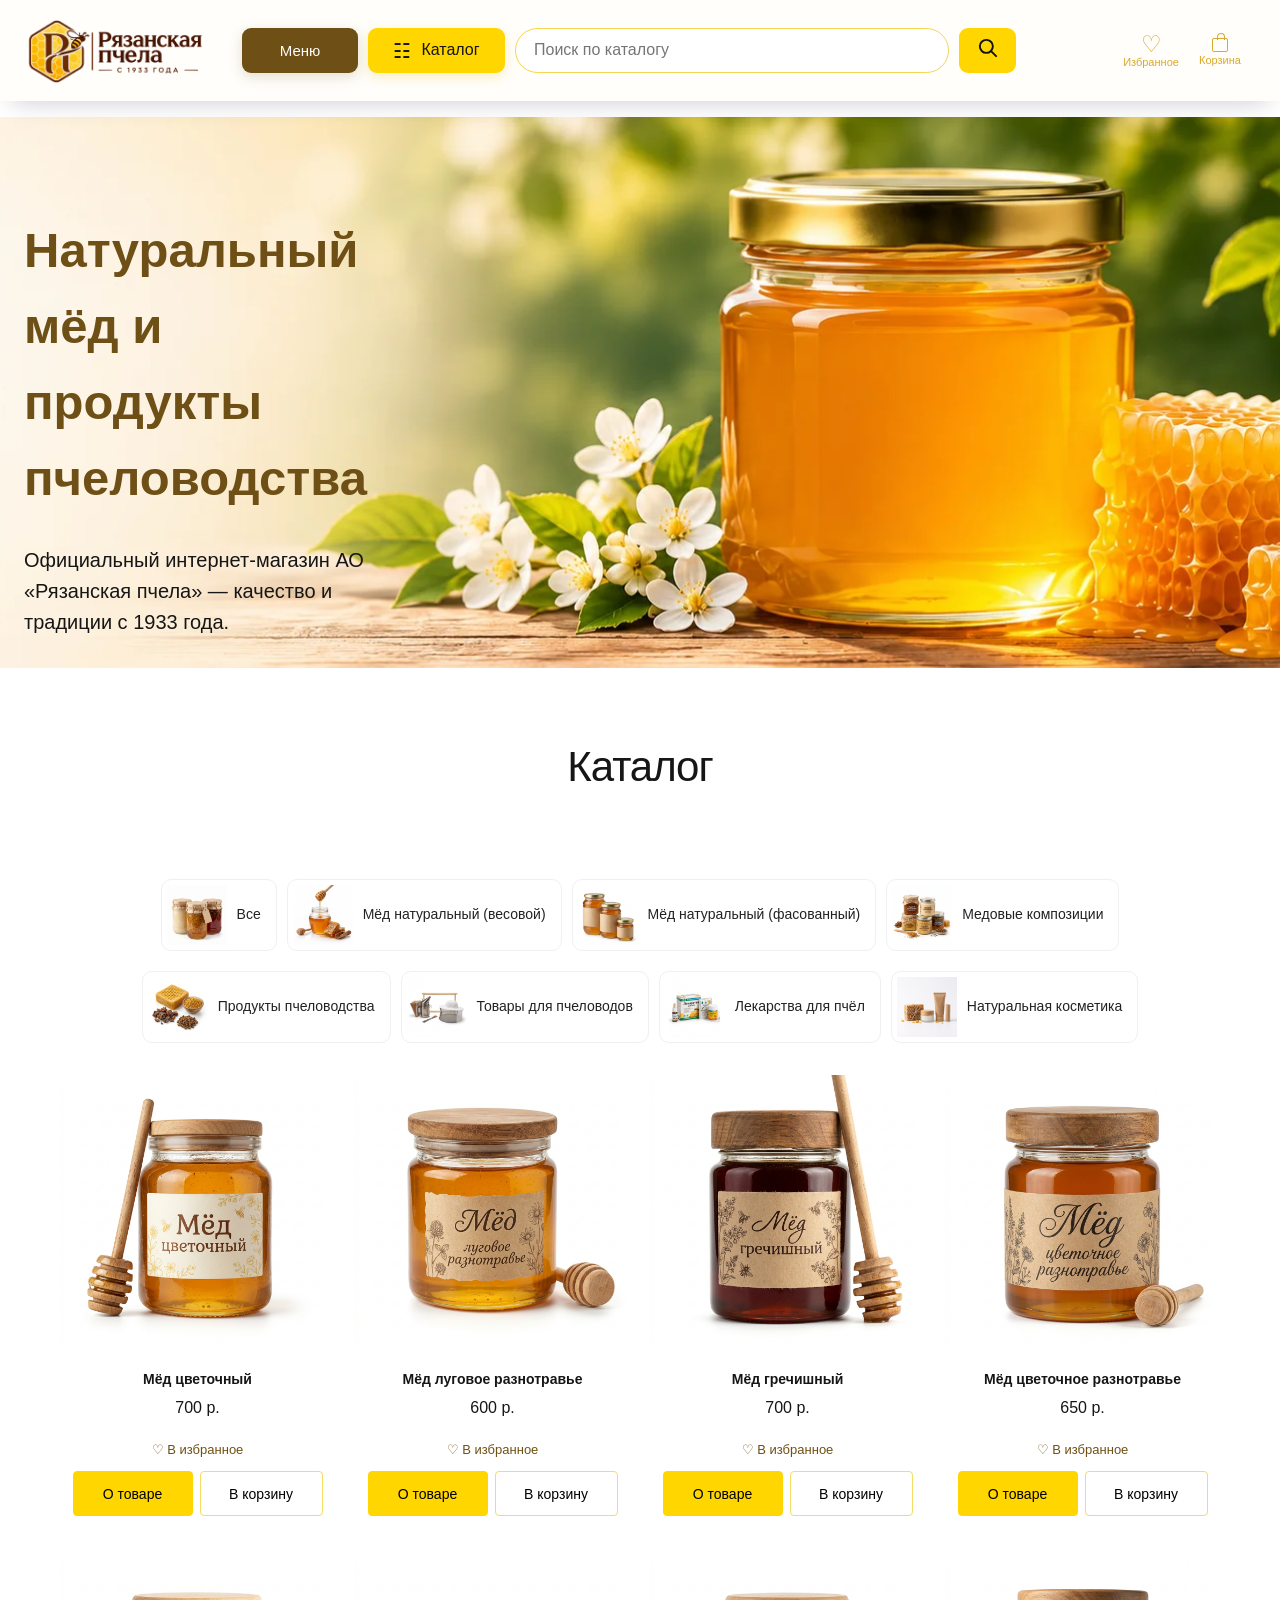
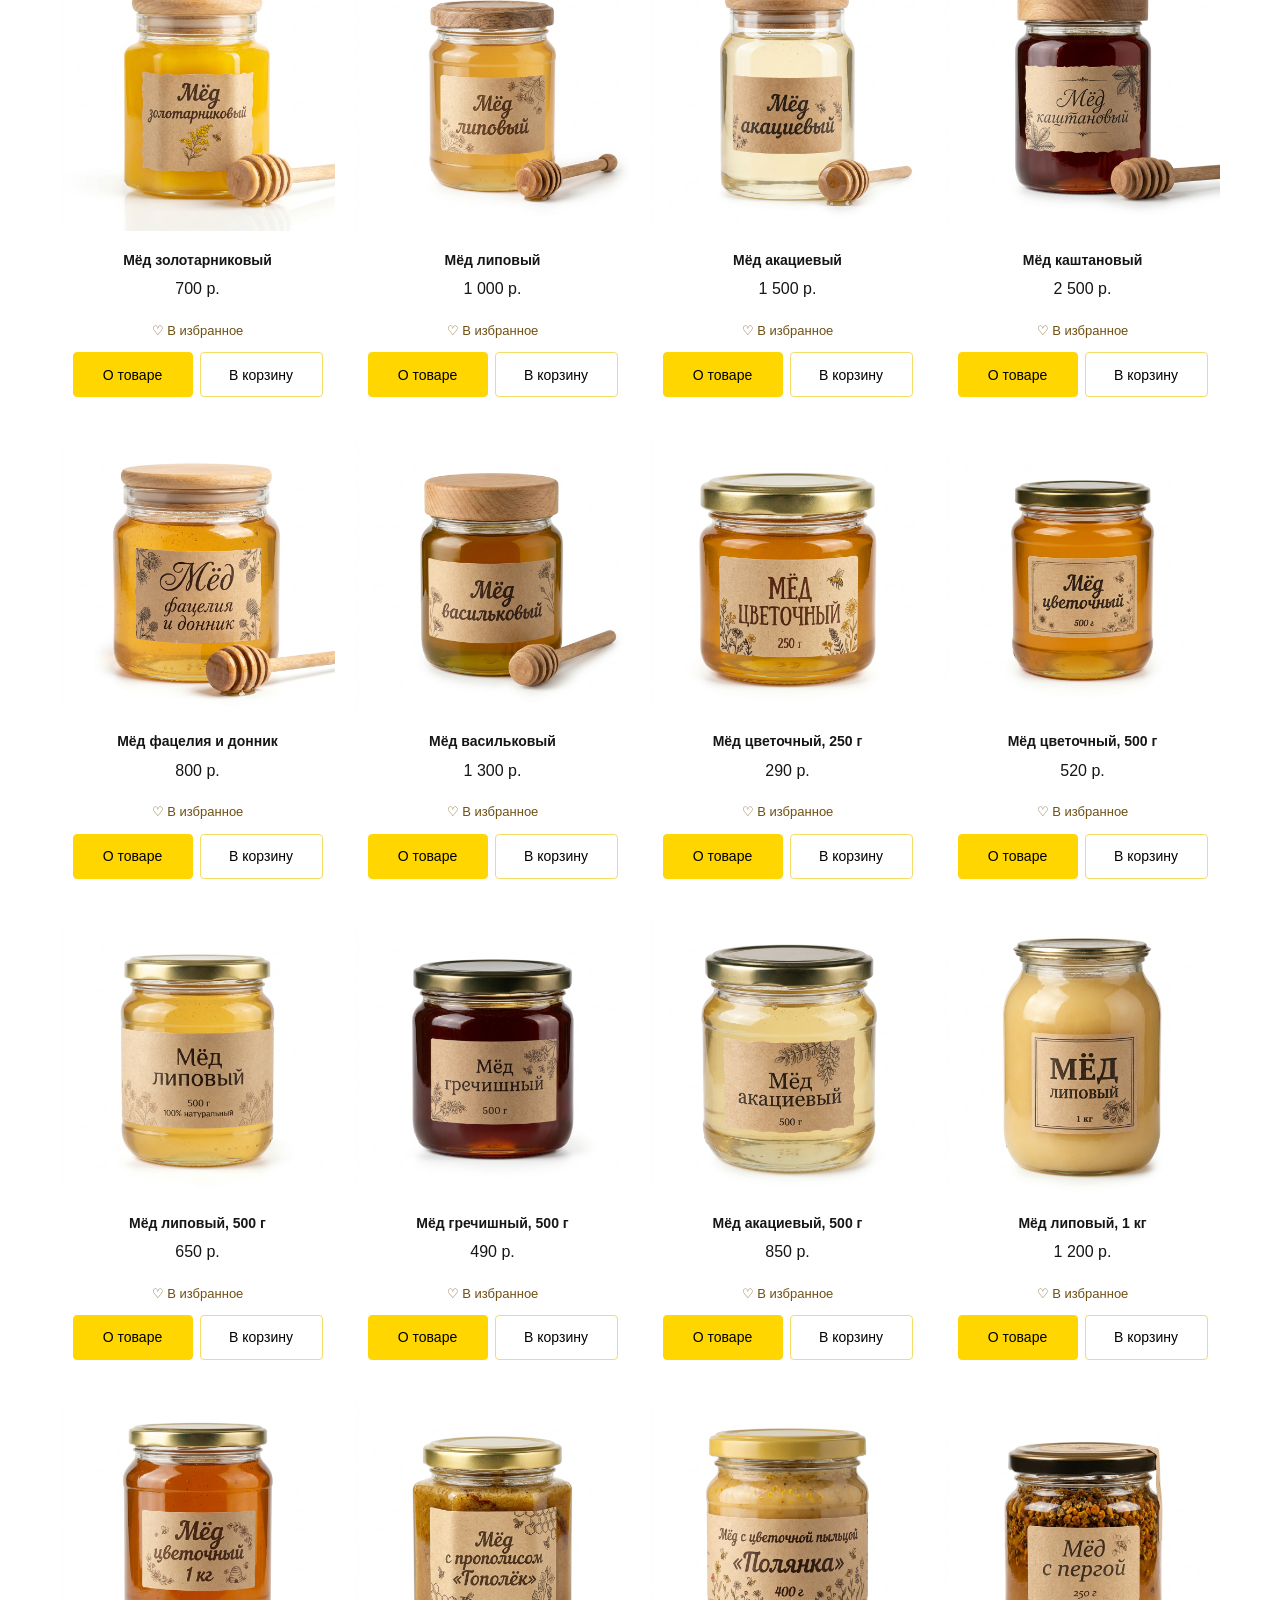
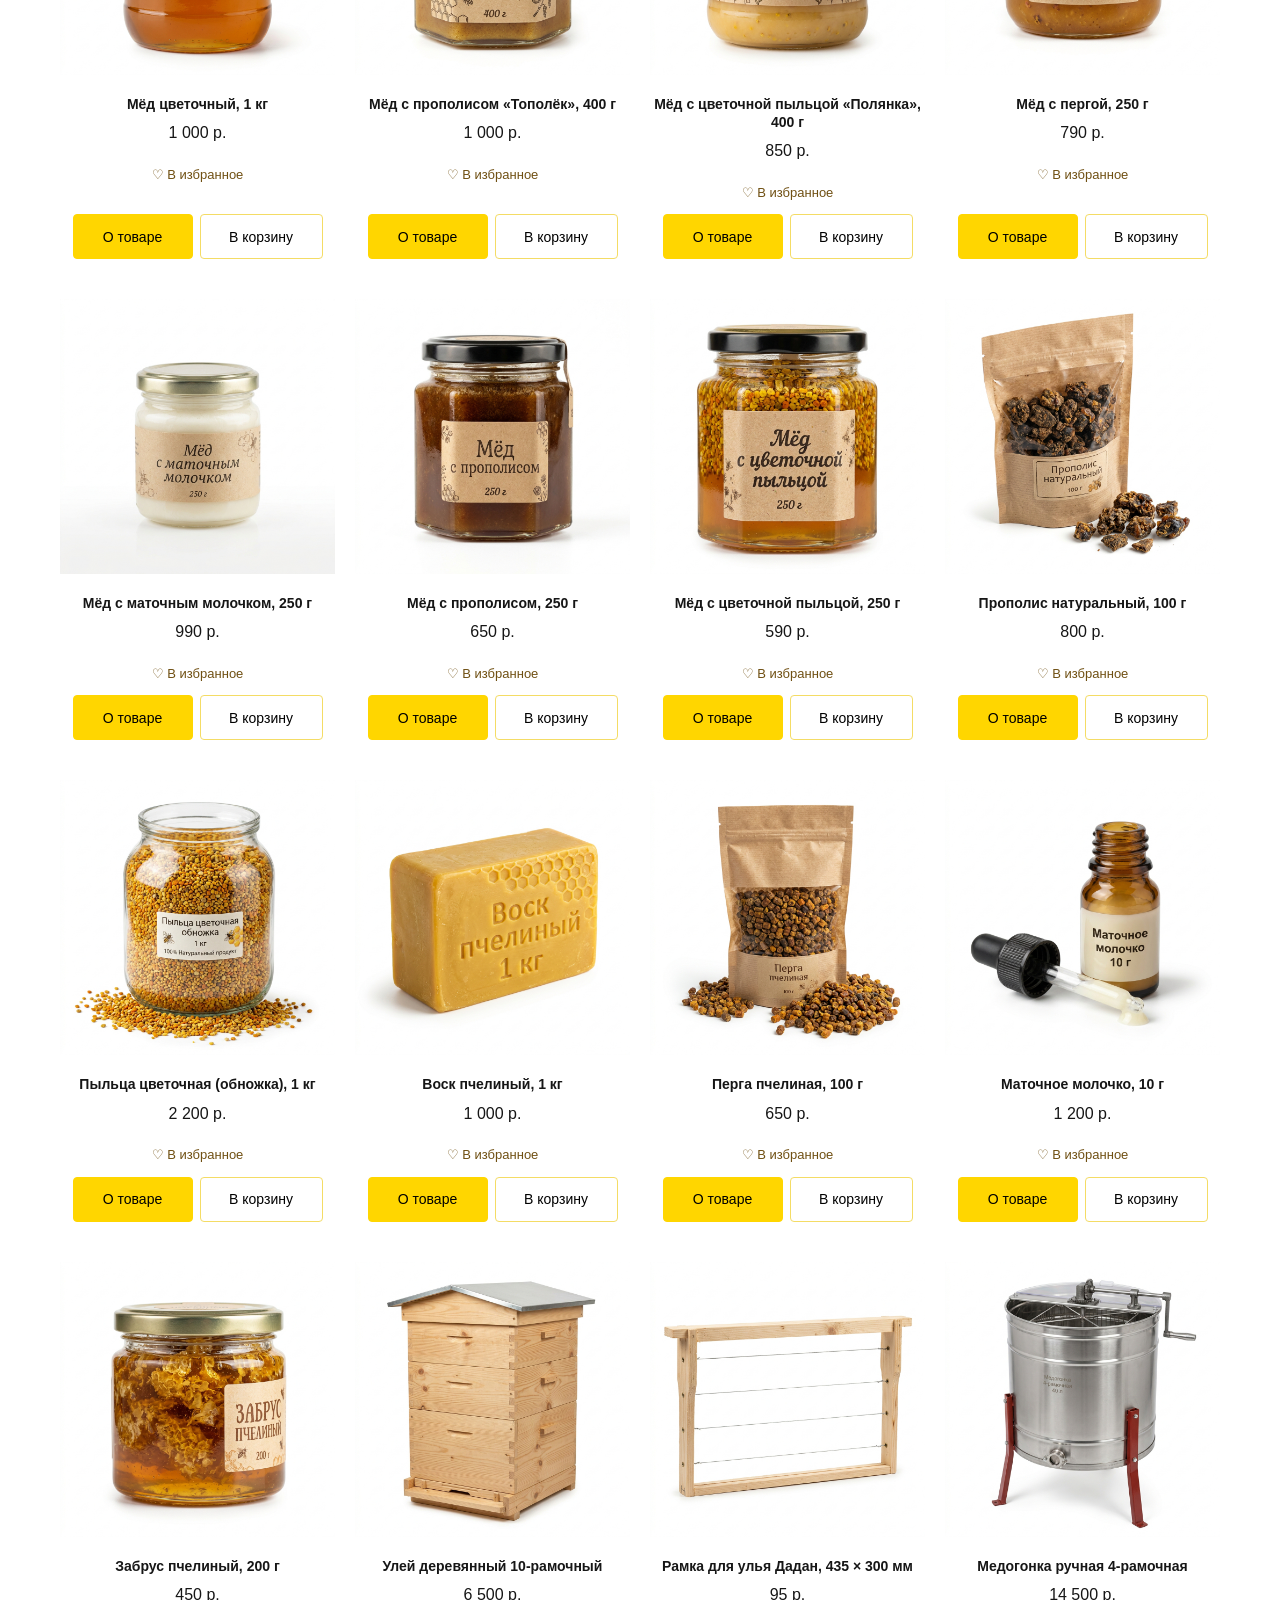
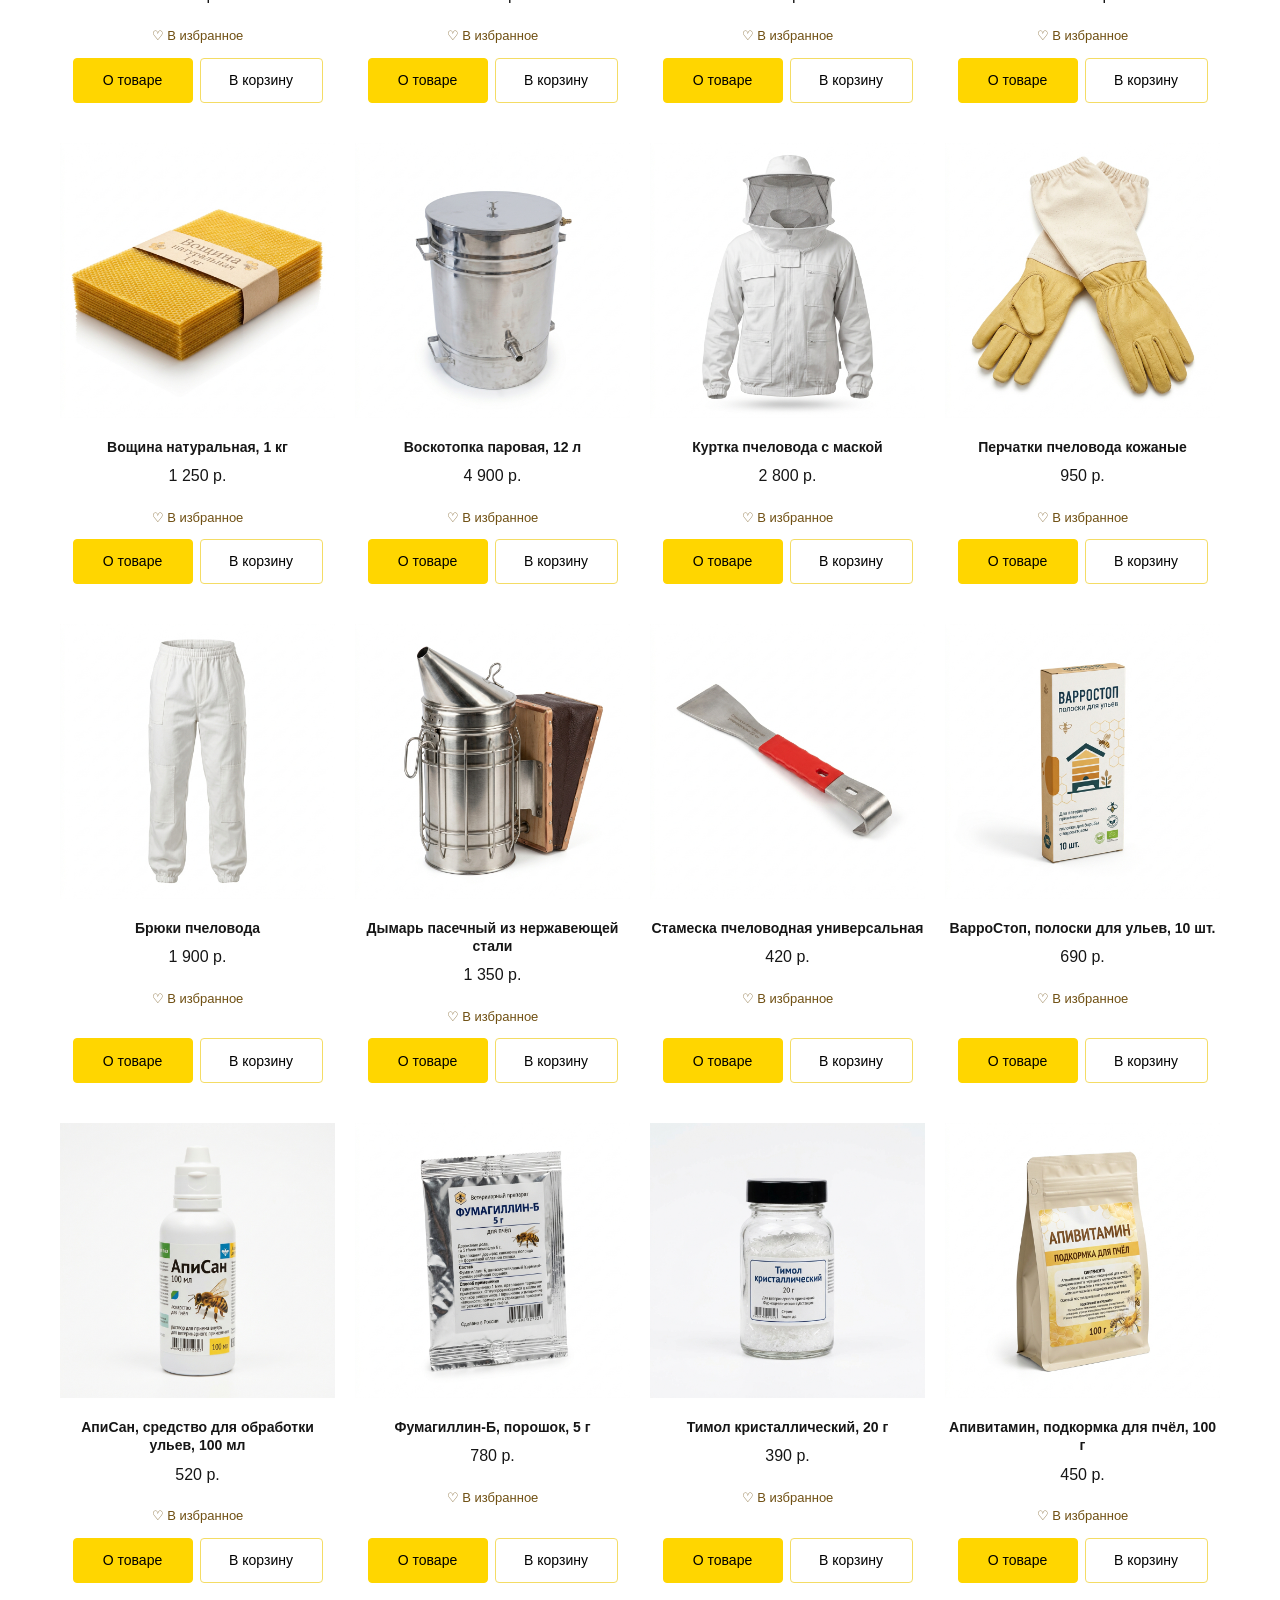
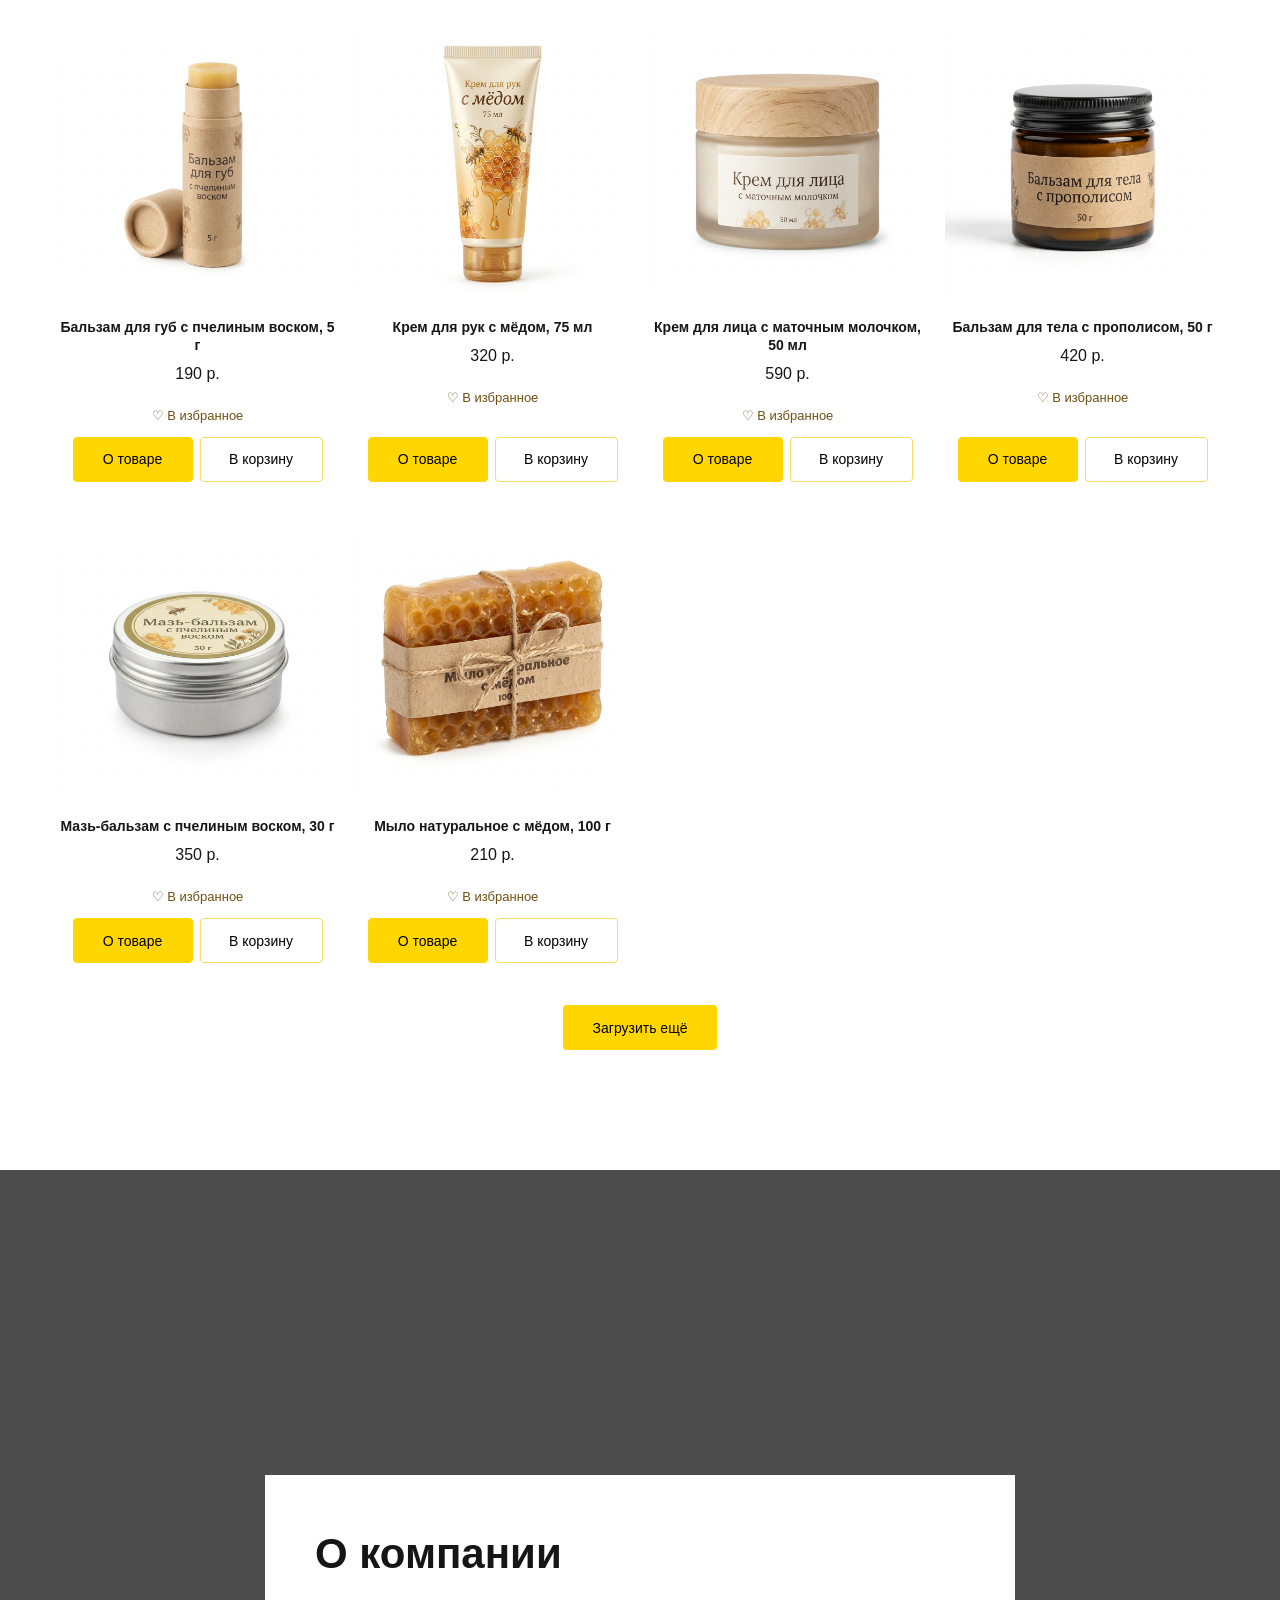
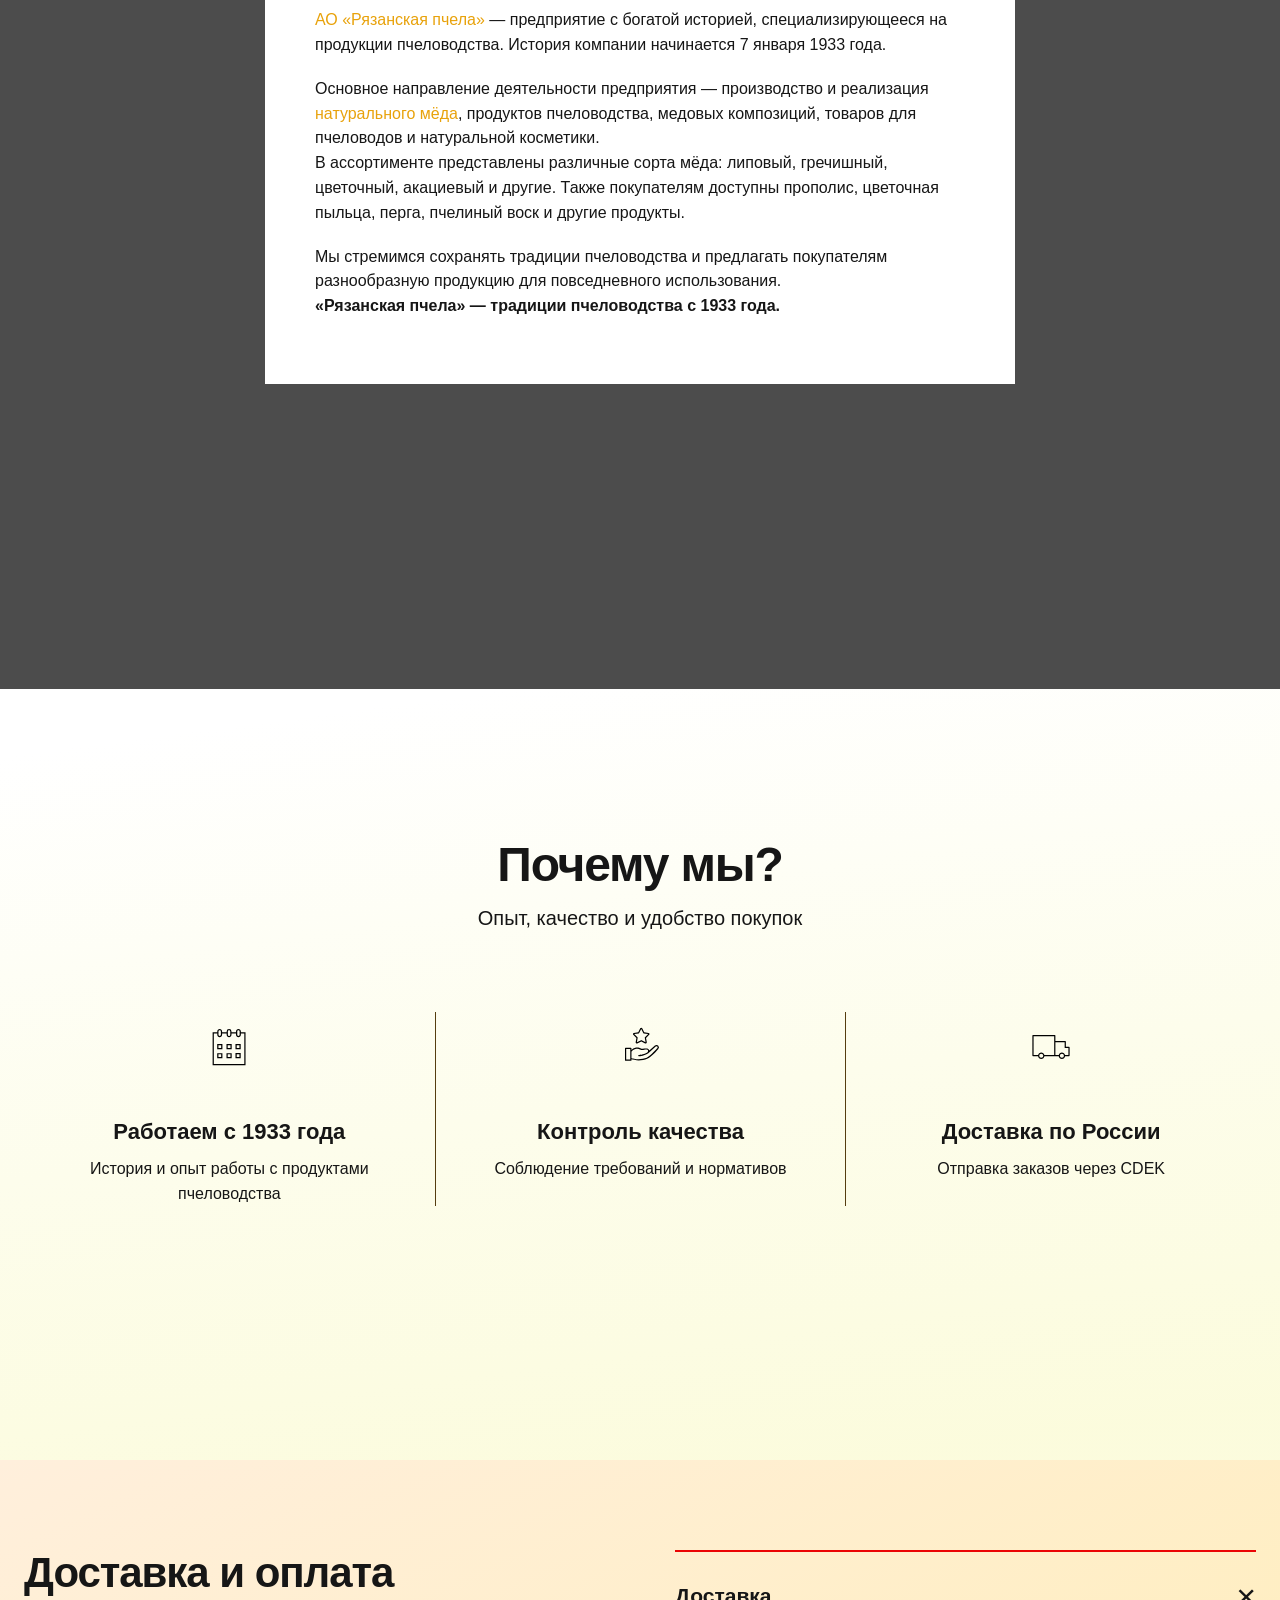
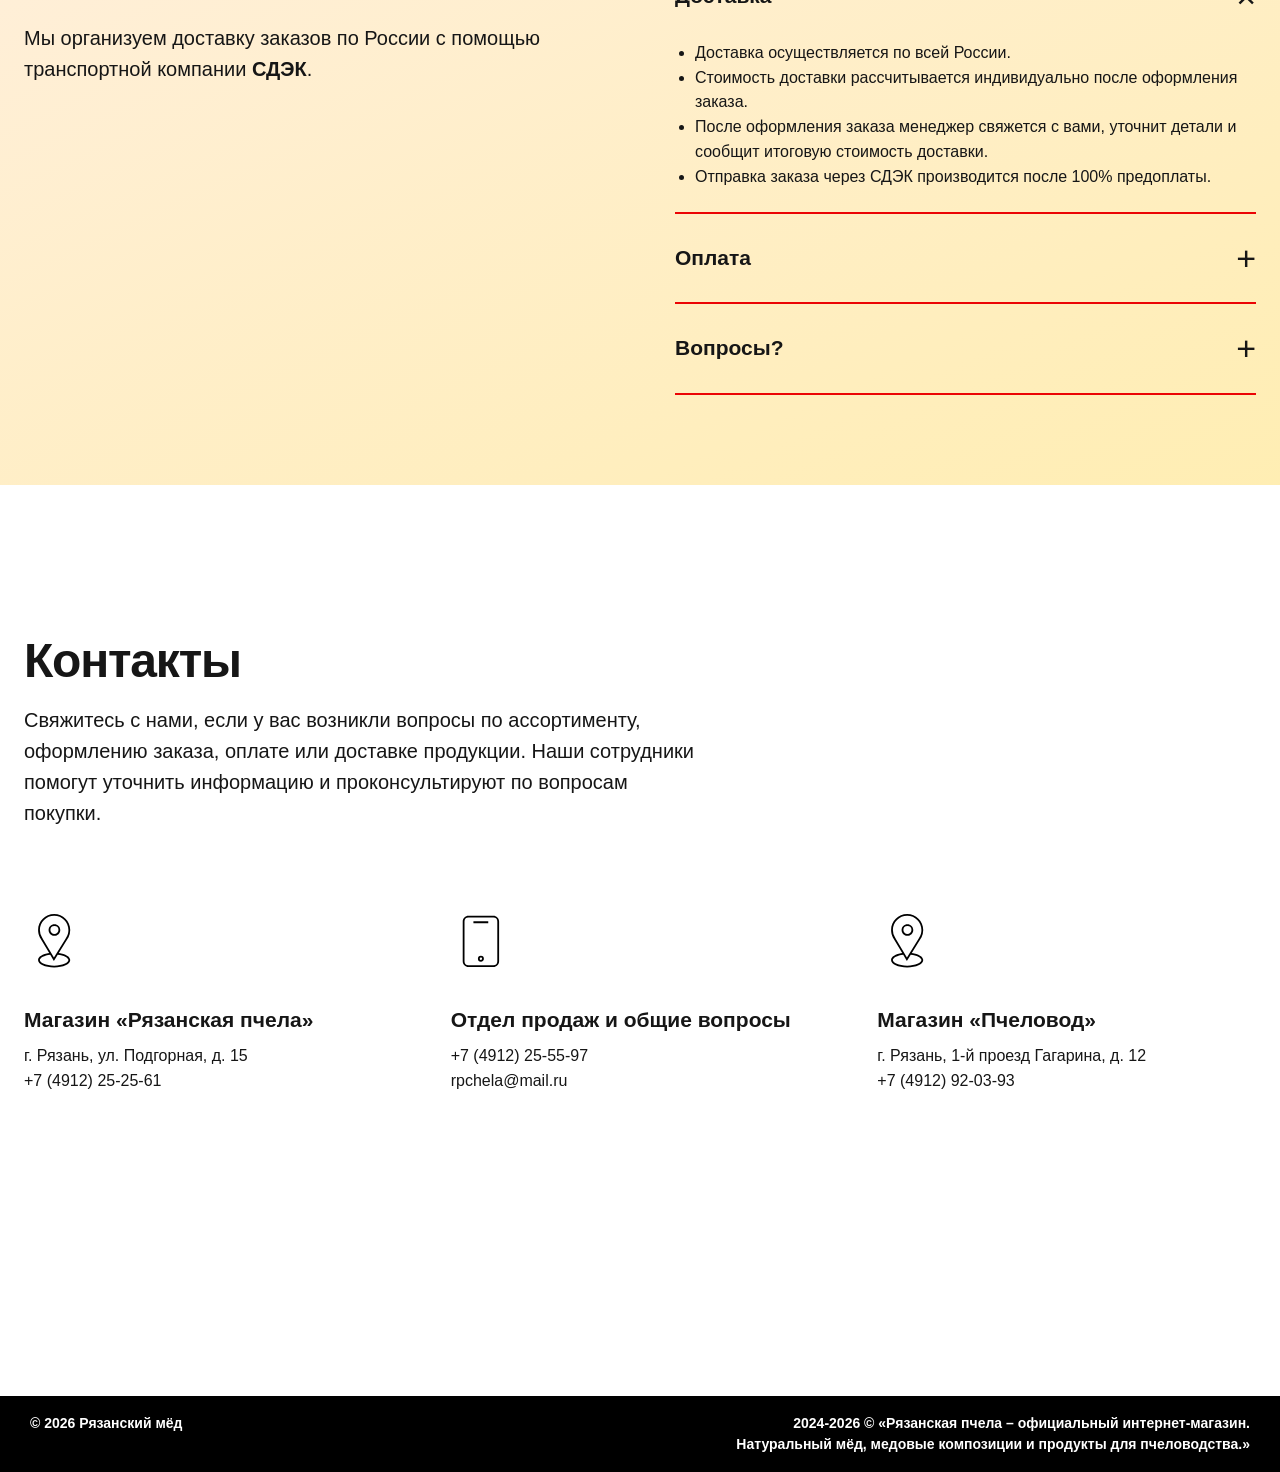
==== commit e2aac6fa: "Bust stylesheet cache for Pages" ====
--- a/catalog.html
+++ b/catalog.html
@@ -1,5 +1,5 @@
 <!doctype html>
-<html lang="ru"><head><meta charset="utf-8"><meta name="viewport" content="width=device-width,initial-scale=1"><meta name="description" content="Каталог продукции АО «Рязанская пчела»."><title>Каталог — Рязанская пчела</title><link rel="stylesheet" href="css/style.css"></head>
+<html lang="ru"><head><meta charset="utf-8"><meta name="viewport" content="width=device-width,initial-scale=1"><meta name="description" content="Каталог продукции АО «Рязанская пчела»."><title>Каталог — Рязанская пчела</title><link rel="stylesheet" href="css/style.css?v=6b47f92"></head>
 <body>
 <header class="site-header"><div class="container header-top"><a class="brand" href="index.html" aria-label="На главную"><img src="assets/images/logo.png" alt="Рязанская пчела"></a><form class="search" role="search"><button class="menu-button menu-action" type="button" aria-label="Навигационное меню" aria-expanded="false">Меню</button><button class="catalog-trigger" type="button" data-catalog-menu-toggle aria-expanded="false"><span class="catalog-glyph" aria-hidden="true">☷</span>Каталог</button><input type="search" placeholder="Поиск по каталогу" aria-label="Поиск по каталогу"><button class="search-submit" type="submit" aria-label="Найти"><svg class="search-icon" viewBox="0 0 24 24" aria-hidden="true"><circle cx="10.8" cy="10.8" r="6.8"/><path d="m16 16 5 5"/></svg></button><div class="catalog-dropdown" data-catalog-dropdown hidden><a href="catalog.html?category=all#products">Все товары</a><a href="catalog.html?category=weight#products">Мёд натуральный (весовой)</a><a href="catalog.html?category=packed#products">Мёд натуральный (фасованный)</a><a href="catalog.html?category=compositions#products">Медовые композиции</a><a href="catalog.html?category=bee-products#products">Продукты пчеловодства</a><a href="catalog.html?category=beekeeping#products">Товары для пчеловодов</a><a href="catalog.html?category=bee-medicine#products">Лекарства для пчёл</a><a href="catalog.html?category=cosmetics#products">Натуральная косметика</a></div></form><div class="header-actions"><button class="icon-button" type="button" aria-label="Избранное" data-wishlist-open aria-haspopup="dialog"><span class="favorite-counter"></span><span class="header-icon" aria-hidden="true">♡</span><span class="icon-caption">Избранное</span></button><button class="icon-button" type="button" aria-label="Корзина" data-cart-open aria-haspopup="dialog"><span class="header-icon" aria-hidden="true">♧</span><span class="cart-counter"></span><span class="icon-caption">Корзина</span></button></div></div><nav class="main-menu" aria-label="Основная навигация" hidden><ul><li><a href="index.html">Главная</a></li><li><a href="catalog.html" aria-current="page">Каталог</a></li><li><a href="index.html#about">О компании</a></li><li><a href="index.html#delivery">Доставка и оплата</a></li><li><a href="documents.html">Документы</a></li></ul></nav></header>
 <div class="section-spacer" aria-hidden="true"></div>
--- a/css/style.css
+++ b/css/style.css
@@ -35,7 +35,7 @@
 .category-grid { display:grid; grid-template-columns:repeat(4,1fr); gap:16px; margin:0 0 46px; }.category-tile { display:flex; align-items:center; min-height:72px; gap:10px; padding:5px; border:1px solid #f0f0f0; border-radius:var(--radius,8px); color:#222; }.category-tile img { width:60px;height:60px;flex:none;object-fit:cover; }.category-tile span { font-size:14px; }.catalog-products { display:grid; grid-template-columns:repeat(4,minmax(0,1fr)); gap:40px 20px; }.catalog-products .product-card { overflow:visible;border:0;border-radius:0;text-align:center; }.catalog-products .product-photo { height:auto;aspect-ratio:1;padding:0; }.catalog-products .product-title { min-height:0;font-size:14px; }.catalog-products .product-weight { display:none; }.catalog-products .product-price { margin:0 0 14px;font-size:16px;font-weight:400; }.catalog-products .product-body { padding:12px 0 0; }.catalog-products .product-actions { justify-content:center;gap:8px; }.catalog-products .buy-button,.catalog-products .details-link { display:inline-flex;justify-content:center;align-items:center;min-height:45px;padding:0 14px;border:1px solid var(--honey);border-radius:4px;font:14px TildaSans,Arial,sans-serif;text-decoration:none; }.catalog-products .details-link { background:var(--honey); }.load-more { display:block;margin:42px auto 0;padding:0 30px;min-height:45px;border:0;border-radius:4px;background:var(--honey);font:14px TildaSans,Arial,sans-serif; }
 .about { min-height:100vh; display:grid; place-items:center; padding:80px 24px; background:linear-gradient(rgb(0 0 0 / .7),rgb(0 0 0 / .7)),url("../assets/images/honey-background.webp") center/cover fixed; }.about-card { width:min(820px,100%); padding:46px 50px; background:#fff; }.about-card h2 { margin:0 0 22px; font-size:42px; }.about-card p { margin:0 0 19px; }.accent { color:#e8a20b; font-weight:500; }
 .benefits { padding:150px 0; background:linear-gradient(.479turn, rgb(248 248 188 / 0) 7%,rgb(248 248 188 / .27) 50%,rgb(248 248 188 / .51) 94%); text-align:center; }.benefits .section-heading { margin-bottom:12px; }.benefits-lead { margin:0 0 78px; font-size:20px; }.benefit-grid { display:grid; grid-template-columns:repeat(3,1fr); }.benefit { padding:0 40px; }.benefit + .benefit { border-left:1px solid #553d10; }.benefit img { width:70px; height:70px; object-fit:contain; margin:0 auto 25px; }.benefit h3 { margin:0 0 8px; font-size:22px; }.benefit p { margin:0; }
-.delivery { padding:90px 0; background:linear-gradient(.431turn,rgb(255 148 21 / .15),rgb(255 199 9 / .31)); }.delivery-layout { display:grid; grid-template-columns:1fr 1fr; gap:70px; }.delivery .section-heading { font-size:42px; }.delivery-lead { font-size:20px; }.accordion { border-top:2px solid #eb0404; }.accordion:last-child { border-bottom:2px solid #eb0404; }.accordion button { display:flex; align-items:center; justify-content:space-between; width:100%; padding:18px 0; border:0; background:transparent; text-align:left; font-weight:600; font-size:21px; cursor:pointer; }.accordion button::after { content:"+"; font-size:34px; font-weight:300; }.accordion button[aria-expanded="true"]::after { content:"×"; }.accordion-content { padding:0 0 22px; }.accordion-content[hidden] { display:none; }.accordion-content ul { margin:0; padding-left:20px; }
+.delivery { padding:90px 0; background:linear-gradient(.431turn,rgb(255 148 21 / .15),rgb(255 199 9 / .31)); }.delivery-layout { display:grid; grid-template-columns:1fr 1fr; gap:70px; }.delivery .section-heading { font-size:42px; }.delivery-lead { font-size:20px; }.accordion { border-top:2px solid #eb0404; }.accordion:last-child { border-bottom:2px solid #eb0404; }.accordion button { display:flex; align-items:center; justify-content:space-between; width:100%; padding:18px 0; border:0; background:transparent; color:var(--ink); text-align:left; font-weight:600; font-size:21px; cursor:pointer; }.accordion button::after { content:"+"; color:var(--ink); font-size:34px; font-weight:300; }.accordion button[aria-expanded="true"]::after { content:"×"; }.accordion-content { padding:0 0 22px; color:var(--ink); }.accordion-content[hidden] { display:none; }.accordion-content ul { margin:0; padding-left:20px; }
 .contacts { padding:150px 0; }.contacts .section-heading { margin-bottom:18px; }.contacts-lead { max-width:680px; margin:0 0 82px; font-size:20px; }.contact-grid { display:grid; grid-template-columns:repeat(3,1fr); gap:48px; }.contact img { width:60px; height:60px; object-fit:contain; margin-bottom:25px; }.contact h3 { margin:0 0 8px; font-size:21px; }.contact p { margin:0; white-space:pre-line; }
 .site-footer { display:flex; justify-content:space-between; gap:28px; padding:17px 30px; background:#000; color:#fff; font:700 14px/1.5 Arial,sans-serif; }.site-footer p { margin:0; }.site-footer p:last-child { max-width:550px; text-align:right; }
 .subhero { padding:92px 0 72px; background:linear-gradient(105deg,rgb(255 246 216 / .8),rgb(255 214 0 / .18)),url("../assets/images/honey-background.webp") center 51%/cover; }.subhero h1 { max-width:650px; margin:0; color:var(--honey-dark); font-size:52px; line-height:1.08; }.subhero p { max-width:550px; margin:18px 0 0; font-size:20px; }.catalog-page { padding:76px 0 120px; }.catalog-page .section-heading { margin-bottom:30px; }.catalog-empty { padding:34px 0; color:var(--muted); }
@@ -43,6 +43,7 @@
 .notice { width:min(1240px,calc(100% - 48px)); margin:34px auto 0; padding:18px 22px; border-left:4px solid var(--honey); background:#fffbea; }
 .section-spacer { height:0; }
 .wave-divider { height:14px; background:repeating-linear-gradient(135deg,#fdefd6 0 5px,#fff 5px 10px); clip-path:polygon(0 0,2% 100%,4% 0,6% 100%,8% 0,10% 100%,12% 0,14% 100%,16% 0,18% 100%,20% 0,22% 100%,24% 0,26% 100%,28% 0,30% 100%,32% 0,34% 100%,36% 0,38% 100%,40% 0,42% 100%,44% 0,46% 100%,48% 0,50% 100%,52% 0,54% 100%,56% 0,58% 100%,60% 0,62% 100%,64% 0,66% 100%,68% 0,70% 100%,72% 0,74% 100%,76% 0,78% 100%,80% 0,82% 100%,84% 0,86% 100%,88% 0,90% 100%,92% 0,94% 100%,96% 0,98% 100%,100% 0); }
+.wave-divider { display:none; height:0; background:none; clip-path:none; }
 .catalog-page > .container { width:min(1160px,calc(100% - 104px)); }
 .catalog-page > .container > .section-heading { margin:0 0 90px;text-align:center;font-size:42px;font-weight:400; }
 .category-grid { display:flex;flex-wrap:wrap;justify-content:center;gap:20px 10px;margin:0 0 32px; }
@@ -86,6 +87,7 @@
 .hero h1 { width:388px; line-height:1.55; letter-spacing:0; }
 .hero p { margin-top:28px; }
 .hero::after { content:""; position:absolute; z-index:1; inset:auto 0 0; height:12px; background:repeating-linear-gradient(135deg,#f7e3b7 0 4px,transparent 4px 8px); clip-path:polygon(0 0,2% 100%,4% 0,6% 100%,8% 0,10% 100%,12% 0,14% 100%,16% 0,18% 100%,20% 0,22% 100%,24% 0,26% 100%,28% 0,30% 100%,32% 0,34% 100%,36% 0,38% 100%,40% 0,42% 100%,44% 0,46% 100%,48% 0,50% 100%,52% 0,54% 100%,56% 0,58% 100%,60% 0,62% 100%,64% 0,66% 100%,68% 0,70% 100%,72% 0,74% 100%,76% 0,78% 100%,80% 0,82% 100%,84% 0,86% 100%,88% 0,90% 100%,92% 0,94% 100%,96% 0,98% 100%,100% 0); }
+.hero::after { display:none; content:none; background:none; clip-path:none; }
 .section-spacer { height:0; }
 .catalog-page > .container > .section-heading { font-weight:500; }
 .products h2 { font-weight:700; }
@@ -143,6 +145,17 @@
   .document-date,.document-list h2 { grid-column:1; grid-row:auto; }
   .document-link { grid-template-columns:1fr; gap:4px; }
 }
+
+/* Keep the delivery section text consistent on every page and viewport. */
+.delivery,
+.delivery .section-heading,
+.delivery .delivery-lead,
+.delivery .accordion,
+.delivery .accordion-content,
+.delivery .accordion-content a,
+.delivery .accordion button,
+.delivery .accordion button::after { color:var(--ink) !important; }
+.delivery .accordion-content a { text-decoration:underline; text-underline-offset:3px; }
 
 /* Openable header catalog, product dialogs and checkout */
 .search { position:relative; }
